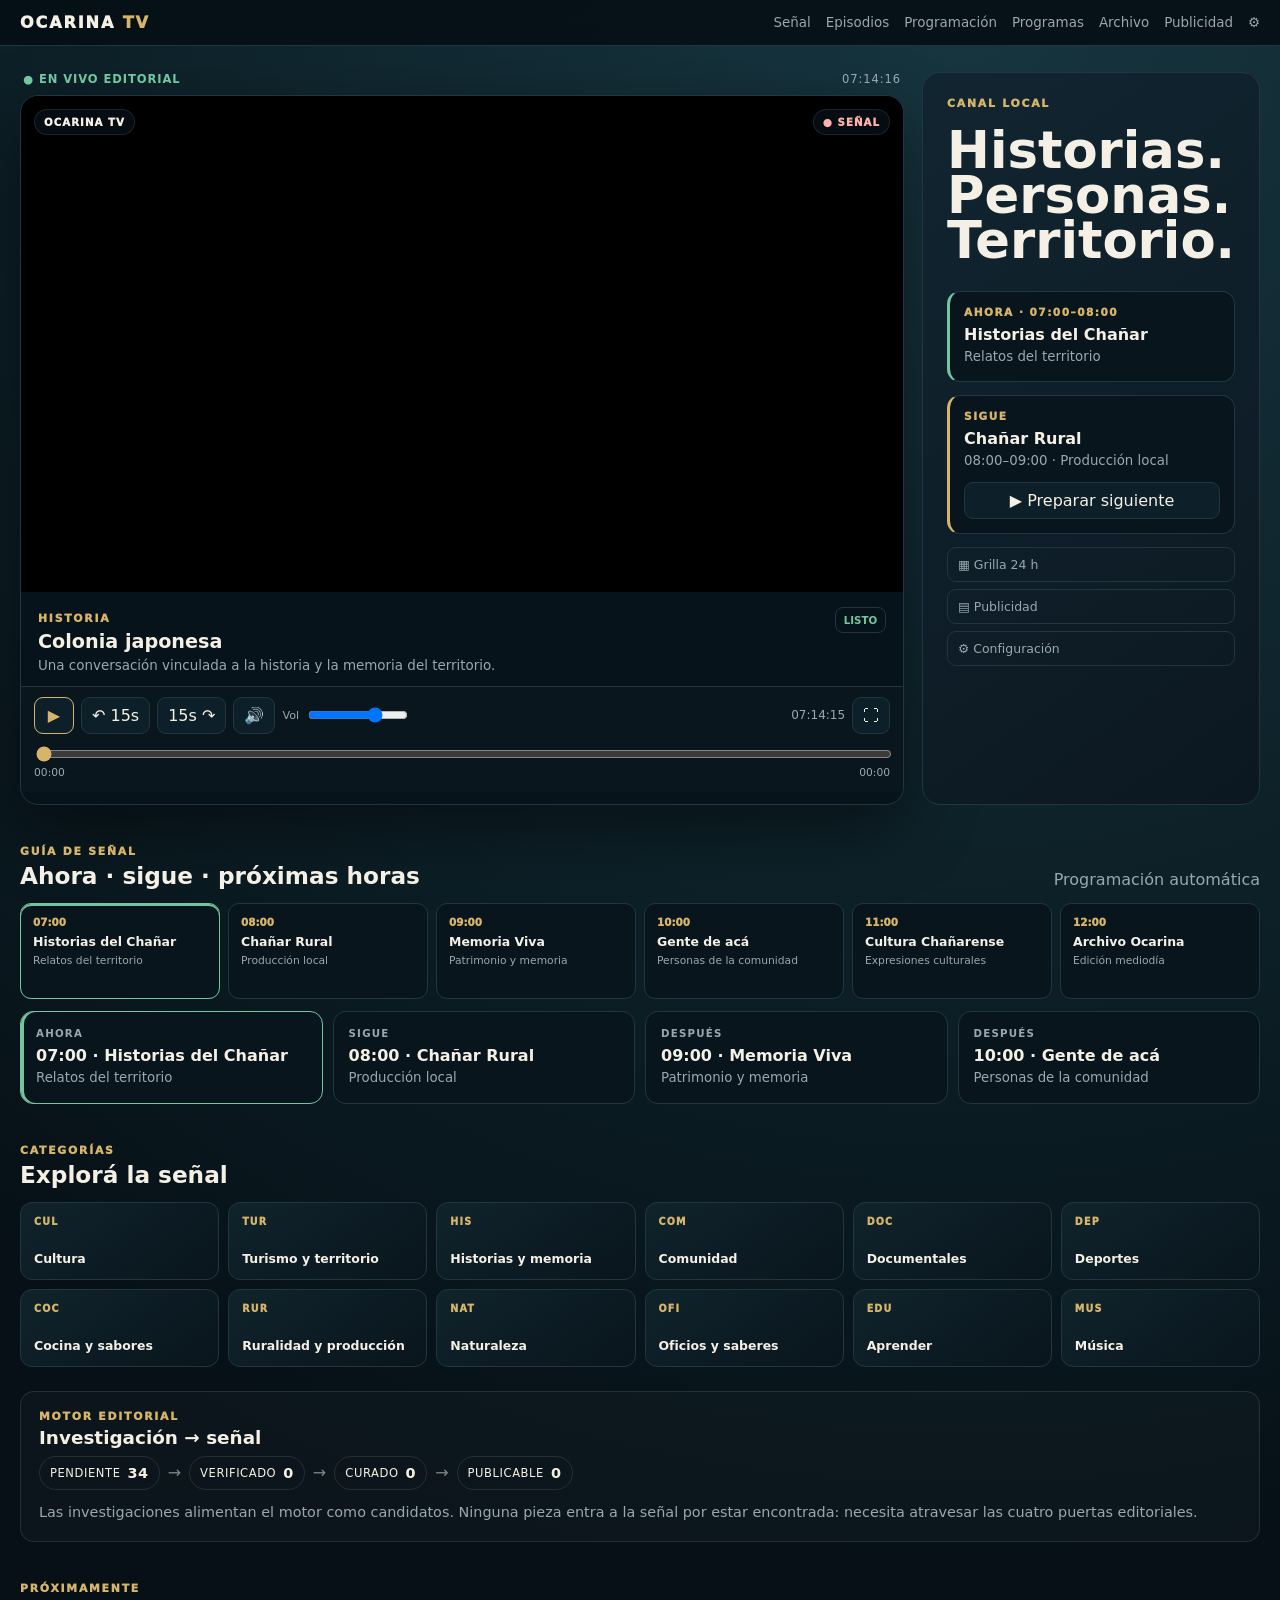
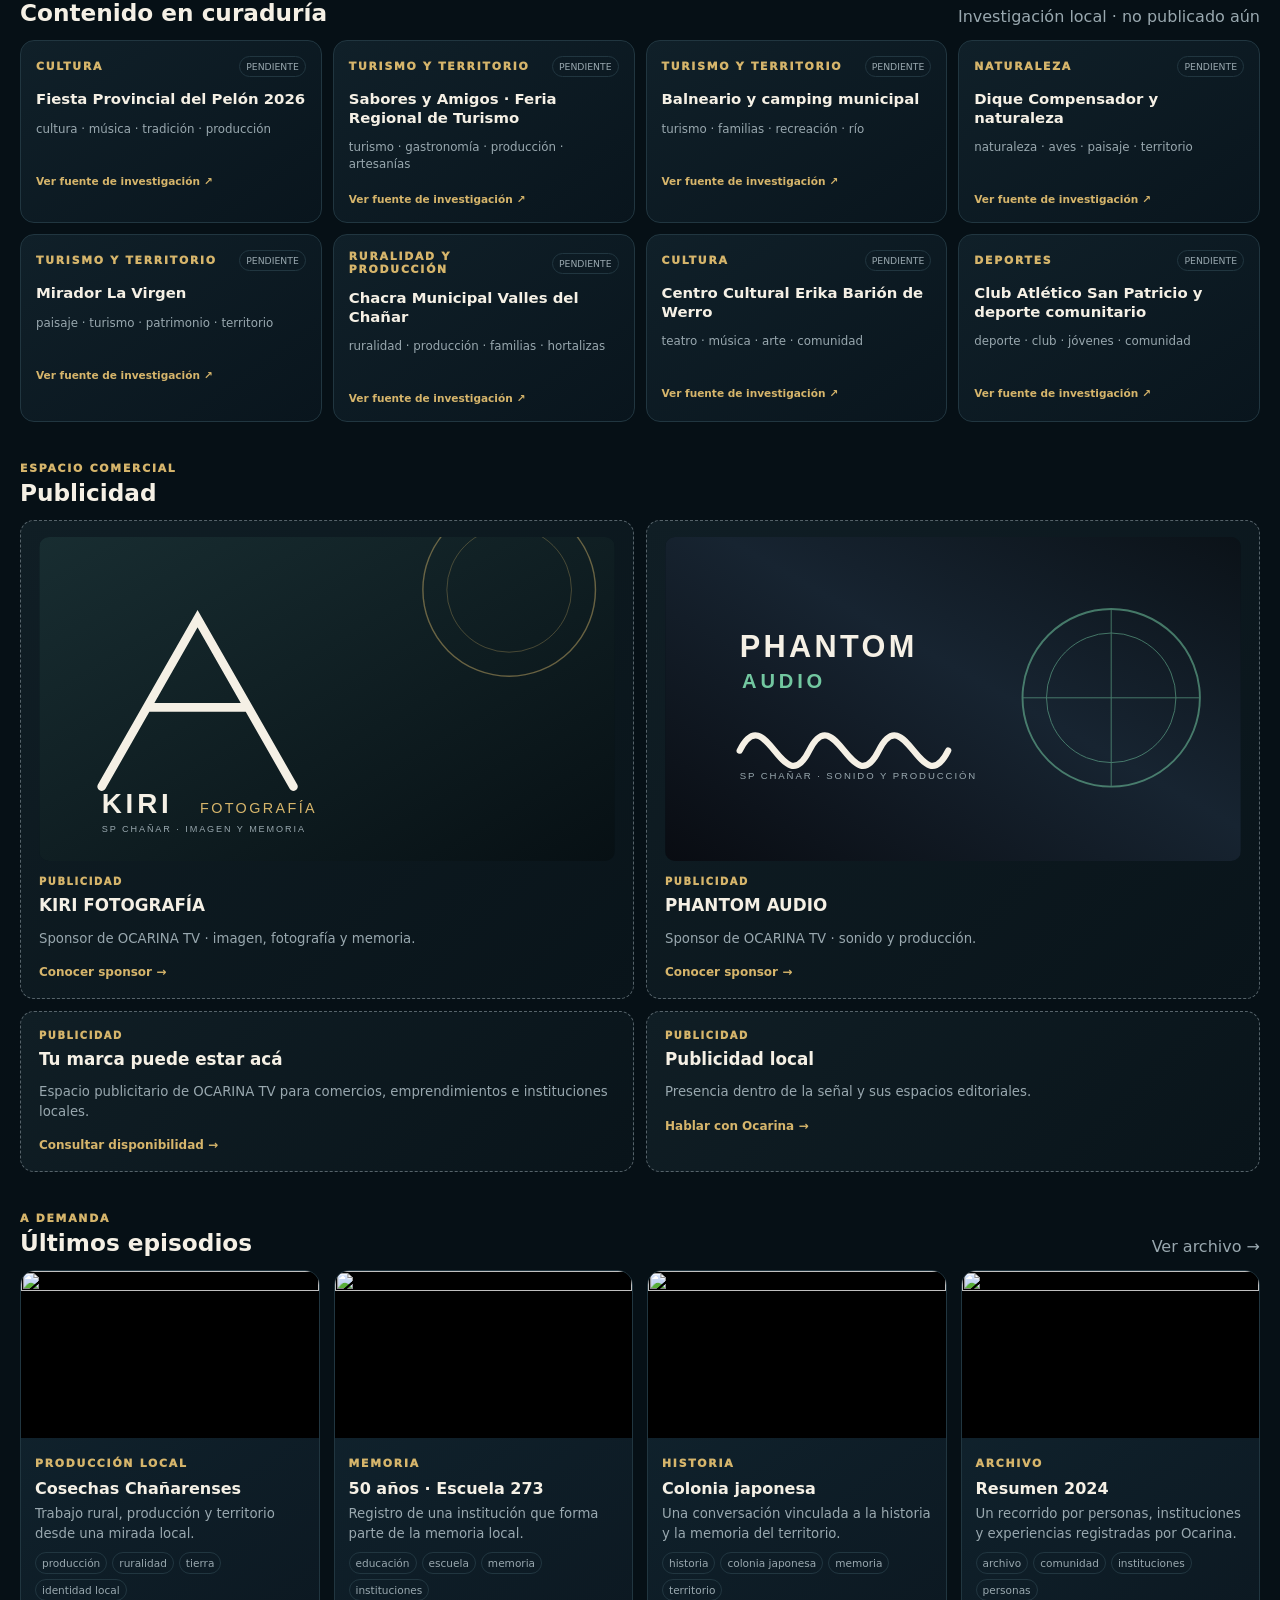
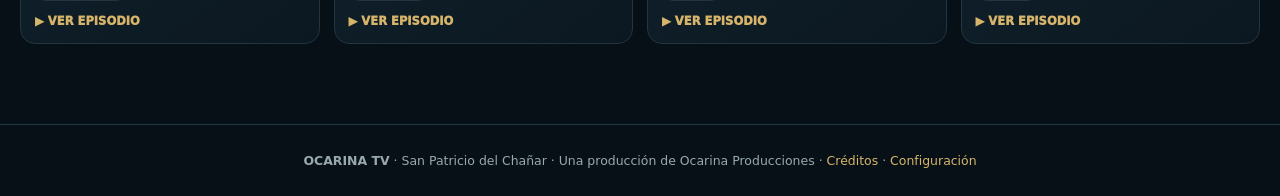
==== index.html @ eb085a23 "Actualizar cache de interfaz OCARINA TV 3.6" ====
<!doctype html>
<html lang="es">
<head>
<meta charset="utf-8">
<meta name="viewport" content="width=device-width,initial-scale=1,viewport-fit=cover">
<meta name="description" content="OCARINA TV — canal audiovisual local de San Patricio del Chañar. Historias, personas y territorio.">
<meta name="theme-color" content="#061016">
<link rel="stylesheet" href="css/styles.css">
<link rel="manifest" href="manifest.webmanifest">
<title>OCARINA TV · San Patricio del Chañar</title>
</head>
<body data-page="home">
<header>
  <div class="nav">
    <a class="brand" href="index.html">OCARINA <span>TV</span></a>
    <nav aria-label="Navegación principal">
      <a href="index.html">Señal</a>
      <a href="programacion.html">Programación</a>
      <a href="programas.html">Programas</a>
      <a href="archivo.html">Archivo</a>
      <a href="publicidad.html">Publicidad</a>
      <a href="configuracion.html">⚙</a>
    </nav>
  </div>
</header>

<main id="app">
  <section class="tv-hero">
    <div>
      <div class="screen-head"><span class="live-dot">● SEÑAL OCARINA TV</span><span>San Patricio del Chañar</span></div>
      <div class="tv-player">
        <div class="player-frame">
          <div class="static-screen">
            <span class="static-mark">OCARINA TV</span>
            <strong>Historias · Personas · Territorio</strong>
            <small>Preparando la señal…</small>
          </div>
          <div class="player-overlay"><span class="channel-bug">OCARINA TV</span><span class="live-bug">● SEÑAL</span></div>
        </div>
        <div class="player-title">
          <div><span class="kicker">SEÑAL DIGITAL LOCAL</span><h2>La señal está lista</h2><p>El reproductor, la grilla y la continuidad se cargan automáticamente.</p></div>
          <span class="player-state">LISTO</span>
        </div>
        <div class="controls" aria-label="Controles del reproductor">
          <button class="control primary" type="button" disabled>▶</button>
          <button class="control" type="button" disabled>↶ 15s</button>
          <button class="control" type="button" disabled>15s ↷</button>
          <button class="control" type="button" disabled>🔊</button>
          <span class="volume">Volumen</span>
          <span class="clock">—</span>
          <button class="control" type="button" disabled>⛶</button>
        </div>
        <div class="progress"><div class="static-progress"></div><div class="time"><span>00:00</span><span>Señal</span></div></div>
      </div>
    </div>

    <aside class="now-panel">
      <div class="kicker">CANAL LOCAL</div>
      <h1>Historias.<br>Personas.<br>Territorio.</h1>
      <div class="onair-card"><span>AHORA</span><strong>Preparando programación</strong><small>La señal organiza el contenido detrás de una interfaz simple.</small></div>
      <div class="next-card"><span>SIGUE</span><strong>Ver programación</strong><small>Consultá la grilla completa de 24 horas.</small><a class="btn" href="programacion.html">▦ Ver grilla</a></div>
      <div class="quick-links">
        <a href="programacion.html">▦ Grilla 24 h</a>
        <a href="archivo.html">▶ Archivo</a>
        <a href="configuracion.html">⚙ Configuración</a>
      </div>
    </aside>
  </section>

  <section class="section">
    <div class="sectionhead"><div><div class="kicker">CONTINUIDAD</div><h2>Una señal simple de usar</h2></div><span class="muted">La tecnología queda detrás</span></div>
    <div class="continuity">
      <div class="cont-item current"><span>AHORA</span><b>Contenido local</b><small>El reproductor presenta el episodio activo.</small></div>
      <div class="cont-item"><span>SIGUE</span><b>Próximo programa</b><small>La grilla determina la continuidad.</small></div>
      <div class="cont-item"><span>DESPUÉS</span><b>Archivo Ocarina</b><small>Historias, personas y territorio.</small></div>
      <div class="cont-item"><span>24 HORAS</span><b>Programación</b><small>Una sola puerta para recorrer la señal.</small></div>
    </div>
  </section>

  <section class="section">
    <div class="sectionhead"><div><div class="kicker">EXPLORAR</div><h2>Elegí qué querés hacer</h2></div></div>
    <div class="programs">
      <a class="program" href="programacion.html"><b>▦ Programación</b><span>Qué está pasando y qué sigue durante las 24 horas.</span></a>
      <a class="program" href="archivo.html"><b>▶ Archivo</b><span>Encontrá episodios y recorré el contenido disponible.</span></a>
      <a class="program" href="programas.html"><b>▤ Programas</b><span>Conocé las series y líneas editoriales de Ocarina TV.</span></a>
    </div>
  </section>

  <section class="section">
    <div class="sectionhead"><div><div class="kicker">ESPACIO LOCAL</div><h2>Publicidad</h2></div></div>
    <div class="ad-slot"><span class="ad-label">PUBLICIDAD</span><strong>Tu marca puede estar acá</strong><p>Espacio para comercios, emprendimientos e instituciones locales.</p><a href="publicidad.html"><b>Conocer el espacio →</b></a></div>
  </section>
</main>

<footer><strong>OCARINA TV</strong> · San Patricio del Chañar · Una producción de Ocarina Producciones · <a href="creditos.html">Créditos</a> · <a href="configuracion.html">Configuración</a></footer>

<script defer src="js/settings.js?v=3.2"></script>
<script defer src="js/app.js?v=3.6"></script>
<noscript><div class="notice" style="margin:20px">OCARINA TV necesita JavaScript para activar el reproductor y la programación dinámica. La estructura básica de la señal sigue disponible.</div></noscript>
</body>
</html>
---- css/styles.css ----
:root{--bg:#061016;--panel:#0c1821;--panel2:#112530;--text:#f5f0e5;--muted:#99a8af;--gold:#d6b56b;--line:#213640;--green:#72c7a0;--red:#d86a62}*{box-sizing:border-box}html{scroll-behavior:smooth}body{margin:0;background:radial-gradient(circle at 75% 0,#173640 0,#061016 45%);color:var(--text);font-family:Inter,system-ui,-apple-system,Segoe UI,sans-serif;min-height:100vh}a{color:inherit;text-decoration:none}button,input{font:inherit}header{position:sticky;top:0;z-index:30;background:#061016ed;backdrop-filter:blur(14px);border-bottom:1px solid var(--line)}.nav{max-width:1320px;margin:auto;padding:13px 20px;display:flex;align-items:center;justify-content:space-between;gap:18px}.brand{font-weight:950;letter-spacing:.12em}.brand span{color:var(--gold)}nav{display:flex;gap:15px;flex-wrap:wrap;font-size:.84rem;color:var(--muted)}nav a:hover{color:var(--text)}main{max-width:1320px;margin:auto;padding:26px 20px 80px}.tv-hero{display:grid;grid-template-columns:1.5fr .5fr;gap:18px}.screen-head{display:flex;justify-content:space-between;align-items:center;color:var(--muted);font-size:.72rem;letter-spacing:.08em;margin:0 3px 9px}.live-dot{color:var(--green);font-weight:900}.tv-player{background:#07131a;border:1px solid var(--line);border-radius:18px;overflow:hidden;box-shadow:0 24px 70px #0007}.player-frame{position:relative;aspect-ratio:16/9;background:#000}.player-frame>div:first-child{width:100%;height:100%}.player-frame iframe{width:100%;height:100%;border:0}.player-overlay{position:absolute;z-index:2;top:13px;left:13px;right:13px;display:flex;justify-content:space-between;pointer-events:none}.channel-bug,.live-bug{padding:6px 9px;border-radius:999px;background:#061016d9;border:1px solid #ffffff18;font-size:.64rem;font-weight:950;letter-spacing:.1em}.live-bug{color:#ffb2ac}.player-title{display:flex;justify-content:space-between;gap:15px;padding:15px 17px 10px}.player-title h2{margin:4px 0;font-size:1.2rem}.player-title p{margin:0;color:var(--muted);font-size:.84rem;line-height:1.4}.player-state{height:max-content;padding:6px 8px;border:1px solid var(--line);border-radius:8px;font-size:.64rem;font-weight:900;color:var(--green);white-space:nowrap}.controls{display:flex;align-items:center;gap:7px;padding:10px 13px;border-top:1px solid var(--line);background:#09161d}.control,.btn{border:1px solid var(--line);background:#0d2029;color:var(--text);padding:8px 10px;border-radius:9px;cursor:pointer}.control:hover,.btn:hover{border-color:var(--gold);color:var(--gold)}.control.primary{min-width:40px;border-color:var(--gold);color:var(--gold)}.volume{display:flex;align-items:center;gap:7px;color:var(--muted);font-size:.7rem}.volume input{width:100px}.clock{margin-left:auto;color:var(--muted);font-variant-numeric:tabular-nums;font-size:.75rem}.progress{padding:0 13px 13px;background:#09161d}.progress>input{width:100%;accent-color:var(--gold)}.time{display:flex;justify-content:space-between;color:var(--muted);font-size:.67rem;font-variant-numeric:tabular-nums}.player-error{padding:0 14px 12px;color:#ffaaa4;font-size:.74rem}.now-panel{padding:24px;border:1px solid var(--line);border-radius:18px;background:linear-gradient(145deg,var(--panel2),var(--panel));display:flex;flex-direction:column;gap:13px}.now-panel h1{font-size:clamp(2.1rem,4vw,3.6rem);line-height:.88;margin:5px 0 15px}.onair-card,.next-card{padding:14px;border-radius:13px;border:1px solid var(--line);background:#09151d}.onair-card{border-left:3px solid var(--green)}.next-card{border-left:3px solid var(--gold)}.onair-card span,.next-card>span{display:block;color:var(--gold);font-size:.66rem;font-weight:950;letter-spacing:.14em}.onair-card strong,.next-card strong{display:block;margin:7px 0 4px}.onair-card small,.next-card small{display:block;color:var(--muted);line-height:1.4}.next-card .btn{margin-top:12px;width:100%}.quick-links{display:grid;grid-template-columns:1fr;gap:7px}.quick-links a{padding:9px 10px;border:1px solid var(--line);border-radius:9px;color:var(--muted);font-size:.78rem}.quick-links a:hover{color:var(--text);border-color:var(--gold)}.section{margin-top:40px}.section h2{margin:4px 0 0;font-size:1.45rem}.sectionhead{display:flex;align-items:end;justify-content:space-between;margin-bottom:14px}.kicker,.tag{color:var(--gold);font-size:.68rem;font-weight:950;letter-spacing:.16em;text-transform:uppercase}.muted{color:var(--muted)}.continuity{display:grid;grid-template-columns:repeat(4,1fr);gap:10px}.cont-item{padding:15px;border:1px solid var(--line);border-radius:13px;background:#09151d}.cont-item.current{border-color:var(--green);box-shadow:inset 3px 0 var(--green)}.cont-item span{display:block;color:var(--muted);font-size:.64rem;font-weight:900;letter-spacing:.12em}.cont-item b{display:block;margin:7px 0 4px}.cont-item small{display:block;color:var(--muted);line-height:1.4}.grid{display:grid;grid-template-columns:repeat(4,1fr);gap:14px}.card{overflow:hidden;background:linear-gradient(145deg,var(--panel2),var(--panel));border:1px solid var(--line);border-radius:15px;transition:.18s}.card:hover{transform:translateY(-2px);border-color:var(--gold)}.thumb{width:100%;aspect-ratio:16/9;object-fit:cover;display:block;background:#000}.cardbody{padding:14px}.card h3{margin:8px 0 6px;font-size:1rem}.card p{margin:0;color:var(--muted);font-size:.83rem;line-height:1.45}.chips{display:flex;flex-wrap:wrap;gap:5px;margin-top:9px}.chips span{padding:4px 6px;border:1px solid var(--line);border-radius:999px;color:var(--muted);font-size:.66rem}.play{display:inline-block;margin-top:13px;color:var(--gold);font-size:.72rem;font-weight:950}.ads-grid{display:grid;grid-template-columns:repeat(2,1fr);gap:12px}.ad-slot{display:block;padding:18px;border:1px dashed #56636a;border-radius:14px;background:linear-gradient(135deg,#101e25,#09141a)}.ad-slot:hover{border-color:var(--gold)}.ad-label{display:block;color:var(--gold);font-size:.62rem;font-weight:950;letter-spacing:.16em;margin-bottom:8px}.ad-slot strong{font-size:1.05rem}.ad-slot p{color:var(--muted);line-height:1.45;font-size:.83rem}.ad-slot b{color:var(--gold);font-size:.75rem}.programs{display:grid;grid-template-columns:repeat(3,1fr);gap:12px}.program{padding:17px;border:1px solid var(--line);border-radius:13px;background:#09151d}.program b{display:block;margin-bottom:5px}.program span{color:var(--muted);font-size:.84rem;line-height:1.4}.notice{padding:17px;border:1px solid var(--line);border-radius:14px;background:#0b1a22;color:var(--muted);line-height:1.55}.notice strong{color:var(--text)}footer{border-top:1px solid var(--line);padding:28px 20px;text-align:center;color:var(--muted);font-size:.78rem}footer a{color:var(--gold)}.detail,.narrow{max-width:980px;margin:auto}.video{aspect-ratio:16/9;background:#000;border-radius:18px;overflow:hidden;border:1px solid var(--line)}.search{width:100%;padding:12px 14px;border-radius:11px;border:1px solid var(--line);background:var(--panel);color:var(--text);margin:10px 0 15px}.meta{display:flex;flex-wrap:wrap;gap:8px;margin:16px 0}.meta span{padding:8px 10px;border:1px solid var(--line);border-radius:9px;color:var(--muted);font-size:.8rem}.schedule-summary{display:grid;grid-template-columns:1fr 1fr;gap:12px;margin:20px 0}.schedule-summary>div{padding:17px;border:1px solid var(--line);border-radius:13px;background:#09151d}.schedule-summary span{display:block;color:var(--gold);font-size:.65rem;font-weight:950;letter-spacing:.15em}.schedule-summary strong{display:block;margin-top:7px}.schedule-grid{display:grid;gap:7px}.schedule-row{display:grid;grid-template-columns:90px 1fr 70px;align-items:center;gap:15px;padding:13px 15px;border:1px solid var(--line);border-radius:11px;background:#09151d}.schedule-row:hover{border-color:#536b74}.schedule-row.now{border-color:var(--green);background:#0b1b1a}.schedule-row time{font-weight:900;font-variant-numeric:tabular-nums;color:var(--gold)}.schedule-row time small{color:var(--muted);font-size:.65rem}.schedule-row b{display:block}.schedule-row span{display:block;color:var(--muted);font-size:.78rem;margin-top:3px}.schedule-row em{text-align:right;color:var(--green);font-style:normal;font-size:.64rem;font-weight:950}.settings-card,.credits{display:grid;gap:10px}.setting{display:flex;justify-content:space-between;align-items:center;gap:20px;padding:17px;border:1px solid var(--line);border-radius:13px;background:#09151d}.setting span{display:grid;gap:5px}.setting small{color:var(--muted);line-height:1.4}.setting input[type=checkbox]{width:21px;height:21px;accent-color:var(--gold)}.setting input[type=range]{width:180px;accent-color:var(--gold)}.settings-actions{display:flex;gap:8px;margin-top:8px}.credits section{padding:20px;border:1px solid var(--line);border-radius:13px;background:#09151d}.credits h2{margin:7px 0}.credits p{color:var(--muted);line-height:1.55}.ads-page{display:grid;gap:12px;margin:22px 0}code{color:var(--gold)}.reduced-motion *{transition:none!important;scroll-behavior:auto!important}@media(max-width:1000px){.tv-hero{grid-template-columns:1fr}.grid{grid-template-columns:repeat(2,1fr)}.continuity{grid-template-columns:repeat(2,1fr)}.programs{grid-template-columns:1fr 1fr}}@media(max-width:620px){main{padding:18px 11px 55px}.nav{padding:11px}.nav nav{gap:9px;font-size:.76rem}.grid,.programs,.continuity,.ads-grid,.schedule-summary{grid-template-columns:1fr}.now-panel{padding:18px}.controls{flex-wrap:wrap}.clock{order:-1;width:100%;margin-left:0}.volume input{width:80px}.schedule-row{grid-template-columns:63px 1fr 42px;gap:9px;padding:11px}.schedule-row span{font-size:.72rem}.setting{align-items:flex-start}.setting input[type=range]{width:120px}.player-title{display:block}.player-state{display:inline-block;margin-top:8px}.quick-links{grid-template-columns:1fr 1fr}}.static-screen{width:100%;height:100%;display:flex;flex-direction:column;align-items:center;justify-content:center;gap:10px;text-align:center;background:radial-gradient(circle at center,#18333d 0,#07131a 58%,#02070a 100%)}.static-mark{font-size:.72rem;letter-spacing:.2em;color:var(--gold);font-weight:950}.static-screen strong{font-size:clamp(1.4rem,3vw,2.4rem);letter-spacing:.02em}.static-screen small{color:var(--muted);font-size:.76rem}.static-progress{height:3px;width:18%;background:var(--gold);border-radius:99px;opacity:.8}.ad-image{display:block;width:100%;aspect-ratio:16/9;object-fit:cover;border-radius:10px;margin:-2px 0 15px;background:#07131a}.sponsor-slot{border-style:solid;background:linear-gradient(145deg,#101f26,#081218)}.sponsor-slot .ad-label{color:var(--green)}.sponsor-slot strong{font-size:1.2rem}.ads-page{grid-template-columns:repeat(2,1fr)}@media(max-width:620px){.ads-page{grid-template-columns:1fr}}
.editorial-engine{margin:24px 0;padding:18px;border:1px solid rgba(255,255,255,.1);border-radius:14px;background:rgba(255,255,255,.025)}
.editorial-engine h3{margin:4px 0 8px;font-size:1.15rem}.editorial-engine p{margin:12px 0 0;color:var(--muted,#9aa7ad);font-size:.9rem;line-height:1.5}.editorial-flow{display:flex;align-items:center;gap:8px;flex-wrap:wrap}.editorial-flow span{display:inline-flex;align-items:center;gap:7px;padding:8px 10px;border:1px solid rgba(255,255,255,.1);border-radius:999px;font-size:.72rem;letter-spacing:.05em}.editorial-flow b{font-size:.9rem}.editorial-flow i{opacity:.5;font-style:normal}@media(max-width:620px){.editorial-flow{display:grid;grid-template-columns:1fr}.editorial-flow i{display:none}.editorial-flow span{justify-content:space-between}}

/* CAPA SEÑAL TV */
.category-rail{display:grid;grid-template-columns:repeat(6,1fr);gap:9px}
.category-rail a{min-height:78px;padding:13px;border:1px solid var(--line);border-radius:12px;background:linear-gradient(145deg,#10232b,#09151d);display:flex;flex-direction:column;justify-content:space-between}
.category-rail a:hover{border-color:var(--gold);transform:translateY(-2px)}
.category-rail span{font-size:.6rem;color:var(--gold);font-weight:950;letter-spacing:.12em}
.category-rail b{font-size:.78rem}
.mini-guide{display:grid;grid-template-columns:repeat(6,1fr);gap:8px;margin-bottom:12px}
.guide-item{padding:12px;border:1px solid var(--line);border-radius:11px;background:#09151d;min-height:96px}
.guide-item.active{border-color:var(--green);box-shadow:inset 0 2px var(--green)}
.guide-item time{display:block;color:var(--gold);font-size:.65rem;font-weight:950;font-variant-numeric:tabular-nums}
.guide-item strong{display:block;margin:7px 0 4px;font-size:.78rem;line-height:1.2}
.guide-item small{display:block;color:var(--muted);font-size:.67rem;line-height:1.35}
.preview-grid{display:grid;grid-template-columns:repeat(4,1fr);gap:11px}
.preview-card{padding:15px;border:1px solid var(--line);border-radius:14px;background:linear-gradient(145deg,#102029,#09151d);min-height:170px}
.preview-card:hover{border-color:#526872}
.preview-top{display:flex;justify-content:space-between;gap:8px;align-items:center}
.preview-state{font-size:.58rem;color:var(--muted);border:1px solid var(--line);border-radius:999px;padding:4px 6px}
.preview-card h3{font-size:.93rem;line-height:1.25;margin:13px 0 7px}
.preview-card p{color:var(--muted);font-size:.74rem;line-height:1.45;min-height:34px}
.preview-card a{display:inline-block;margin-top:8px;color:var(--gold);font-size:.66rem;font-weight:900}
@media(max-width:1000px){.category-rail{grid-template-columns:repeat(3,1fr)}.mini-guide{grid-template-columns:repeat(3,1fr)}.preview-grid{grid-template-columns:repeat(2,1fr)}}
@media(max-width:620px){.category-rail{grid-template-columns:repeat(2,1fr)}.mini-guide{grid-template-columns:1fr 1fr}.preview-grid{grid-template-columns:1fr}.guide-item{min-height:84px}}
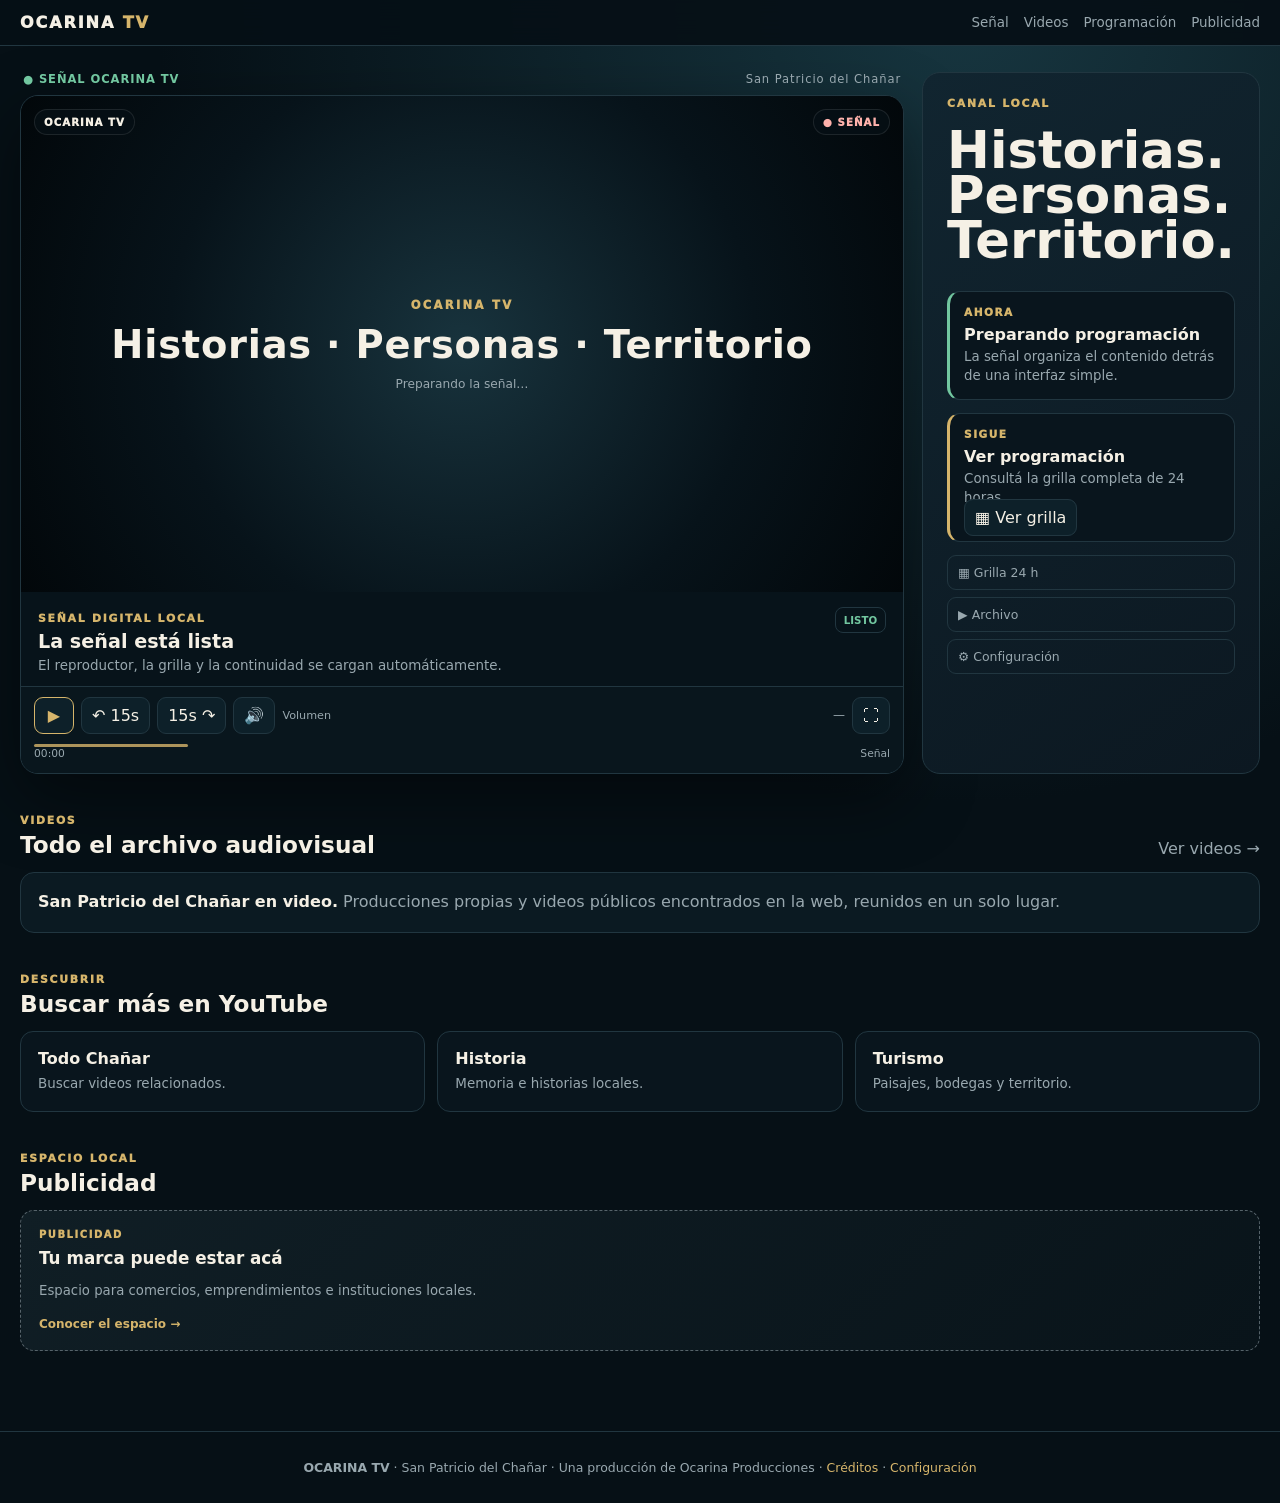
==== commit e2e4935b: "OCARINA TV: simplificar portada de recuperación" ====
--- a/index.html
+++ b/index.html
@@ -15,11 +15,9 @@
     <a class="brand" href="index.html">OCARINA <span>TV</span></a>
     <nav aria-label="Navegación principal">
       <a href="index.html">Señal</a>
+      <a href="archivo.html">Videos</a>
       <a href="programacion.html">Programación</a>
-      <a href="programas.html">Programas</a>
-      <a href="archivo.html">Archivo</a>
       <a href="publicidad.html">Publicidad</a>
-      <a href="configuracion.html">⚙</a>
     </nav>
   </div>
 </header>
@@ -68,21 +66,16 @@
   </section>
 
   <section class="section">
-    <div class="sectionhead"><div><div class="kicker">CONTINUIDAD</div><h2>Una señal simple de usar</h2></div><span class="muted">La tecnología queda detrás</span></div>
-    <div class="continuity">
-      <div class="cont-item current"><span>AHORA</span><b>Contenido local</b><small>El reproductor presenta el episodio activo.</small></div>
-      <div class="cont-item"><span>SIGUE</span><b>Próximo programa</b><small>La grilla determina la continuidad.</small></div>
-      <div class="cont-item"><span>DESPUÉS</span><b>Archivo Ocarina</b><small>Historias, personas y territorio.</small></div>
-      <div class="cont-item"><span>24 HORAS</span><b>Programación</b><small>Una sola puerta para recorrer la señal.</small></div>
-    </div>
+    <div class="sectionhead"><div><div class="kicker">VIDEOS</div><h2>Todo el archivo audiovisual</h2></div><a class="muted" href="archivo.html">Ver videos →</a></div>
+    <div class="notice"><strong>San Patricio del Chañar en video.</strong> Producciones propias y videos públicos encontrados en la web, reunidos en un solo lugar.</div>
   </section>
 
   <section class="section">
-    <div class="sectionhead"><div><div class="kicker">EXPLORAR</div><h2>Elegí qué querés hacer</h2></div></div>
+    <div class="sectionhead"><div><div class="kicker">DESCUBRIR</div><h2>Buscar más en YouTube</h2></div></div>
     <div class="programs">
-      <a class="program" href="programacion.html"><b>▦ Programación</b><span>Qué está pasando y qué sigue durante las 24 horas.</span></a>
-      <a class="program" href="archivo.html"><b>▶ Archivo</b><span>Encontrá episodios y recorré el contenido disponible.</span></a>
-      <a class="program" href="programas.html"><b>▤ Programas</b><span>Conocé las series y líneas editoriales de Ocarina TV.</span></a>
+      <a class="program" target="_blank" rel="noopener" href="https://www.youtube.com/results?search_query=San+Patricio+del+Chañar"><b>Todo Chañar</b><span>Buscar videos relacionados.</span></a>
+      <a class="program" target="_blank" rel="noopener" href="https://www.youtube.com/results?search_query=San+Patricio+del+Chañar+historia"><b>Historia</b><span>Memoria e historias locales.</span></a>
+      <a class="program" target="_blank" rel="noopener" href="https://www.youtube.com/results?search_query=San+Patricio+del+Chañar+turismo"><b>Turismo</b><span>Paisajes, bodegas y territorio.</span></a>
     </div>
   </section>
 
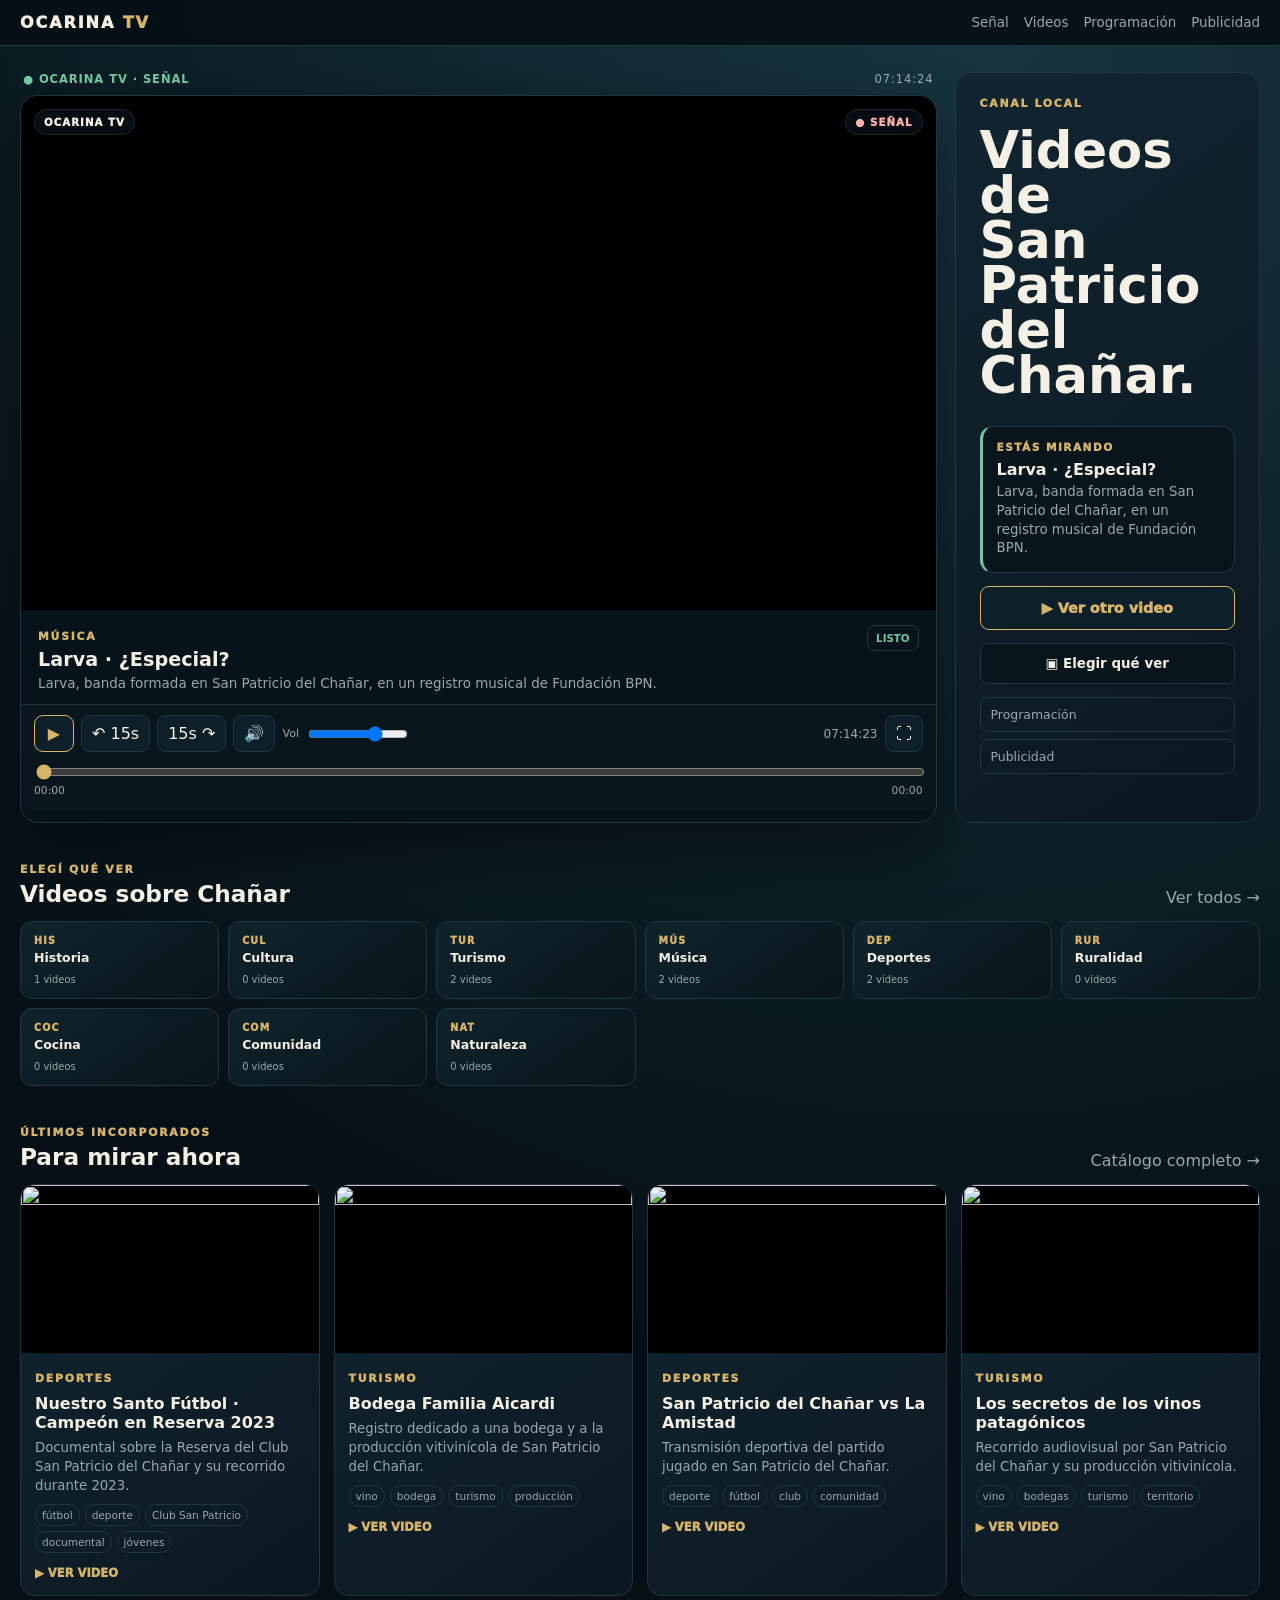
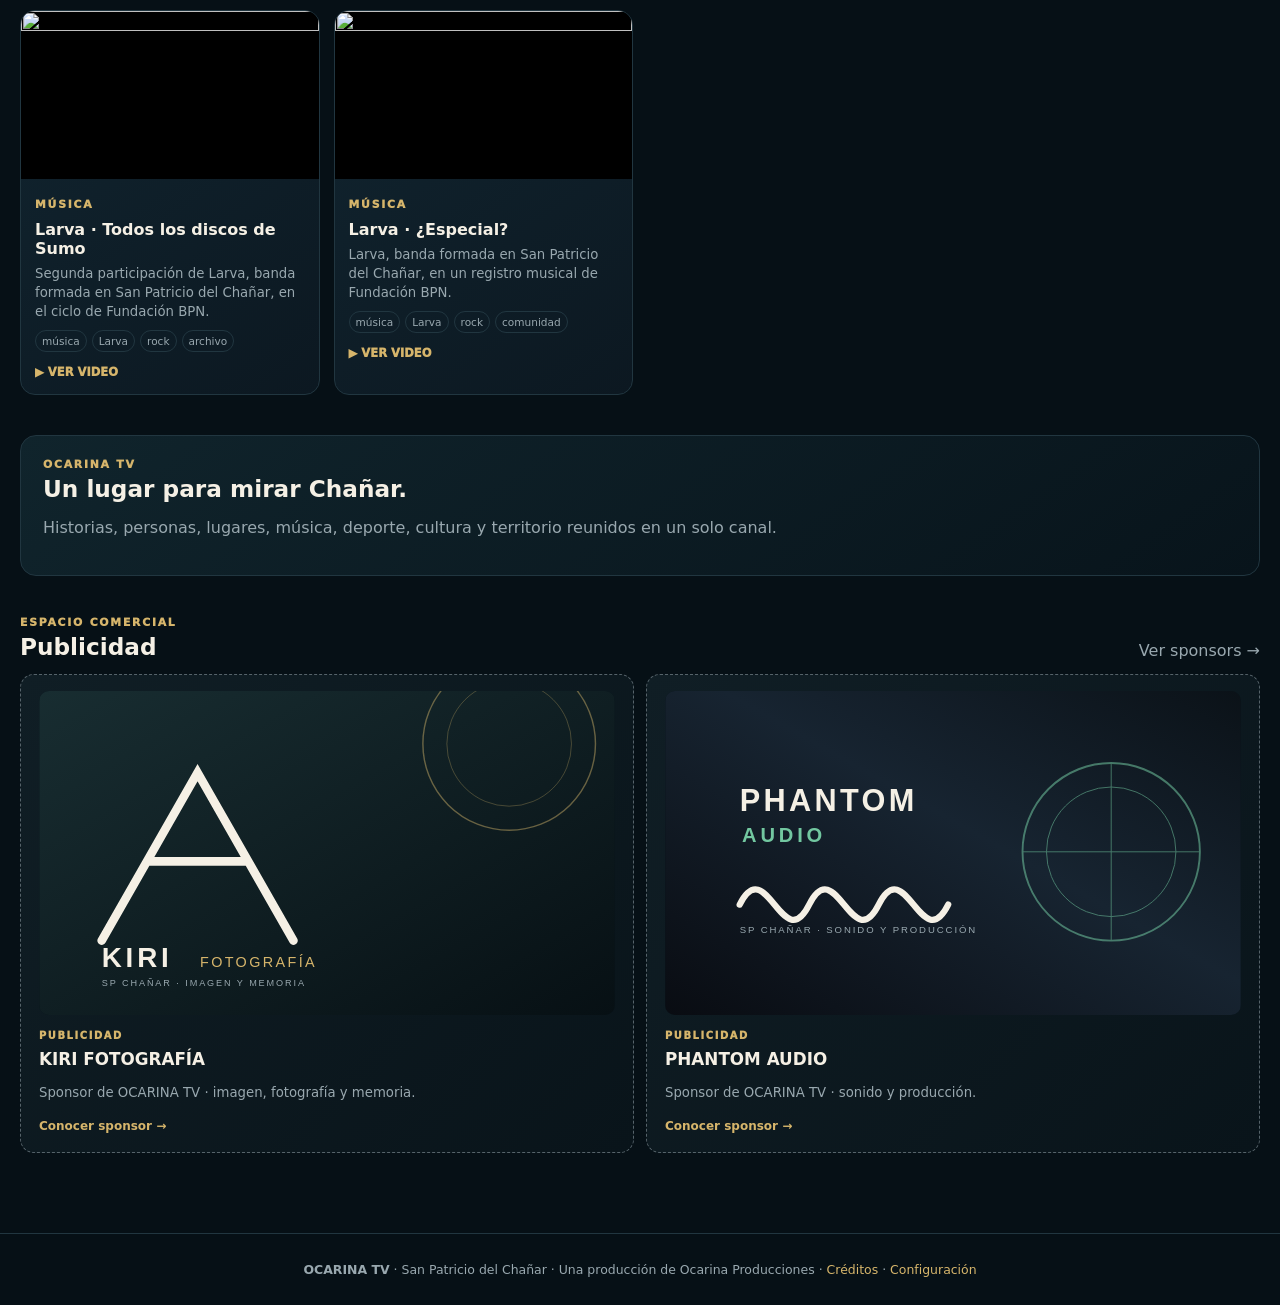
==== commit bdaaf5ff: "Actualizar OCARINA TV a motor 3.9" ====
--- a/index.html
+++ b/index.html
@@ -88,7 +88,7 @@
 <footer><strong>OCARINA TV</strong> · San Patricio del Chañar · Una producción de Ocarina Producciones · <a href="creditos.html">Créditos</a> · <a href="configuracion.html">Configuración</a></footer>
 
 <script defer src="js/settings.js?v=3.2"></script>
-<script defer src="js/app.js?v=3.6"></script>
+<script defer src="js/app.js?v=3.9"></script>
 <noscript><div class="notice" style="margin:20px">OCARINA TV necesita JavaScript para activar el reproductor y la programación dinámica. La estructura básica de la señal sigue disponible.</div></noscript>
 </body>
 </html>
--- a/css/styles.css
+++ b/css/styles.css
@@ -24,3 +24,14 @@
 .preview-card a{display:inline-block;margin-top:8px;color:var(--gold);font-size:.66rem;font-weight:900}
 @media(max-width:1000px){.category-rail{grid-template-columns:repeat(3,1fr)}.mini-guide{grid-template-columns:repeat(3,1fr)}.preview-grid{grid-template-columns:repeat(2,1fr)}}
 @media(max-width:620px){.category-rail{grid-template-columns:repeat(2,1fr)}.mini-guide{grid-template-columns:1fr 1fr}.preview-grid{grid-template-columns:1fr}.guide-item{min-height:84px}}
+
+/* ARQUITECTURA V1 · SEÑAL SIMPLE */
+.big-action{width:100%;padding:13px 14px;font-weight:950;font-size:.9rem;border-color:var(--gold);color:var(--gold)}
+.choose-action{display:block;text-align:center;padding:12px 14px;border:1px solid var(--line);border-radius:9px;background:#09151d;color:var(--text);font-weight:850;font-size:.84rem}
+.choose-action:hover{border-color:var(--gold);color:var(--gold)}
+.category-rail a{position:relative}
+.category-count{display:block;margin-top:6px;color:var(--muted);font-size:.62rem}
+.simple-note{padding:22px;border:1px solid var(--line);border-radius:16px;background:linear-gradient(145deg,#10242c,#08141b)}
+.simple-note h2{margin:4px 0 6px}
+.archive-fallback{max-width:1320px;margin:auto;padding:30px 20px 80px}
+.archive-fallback .grid{margin-top:20px}
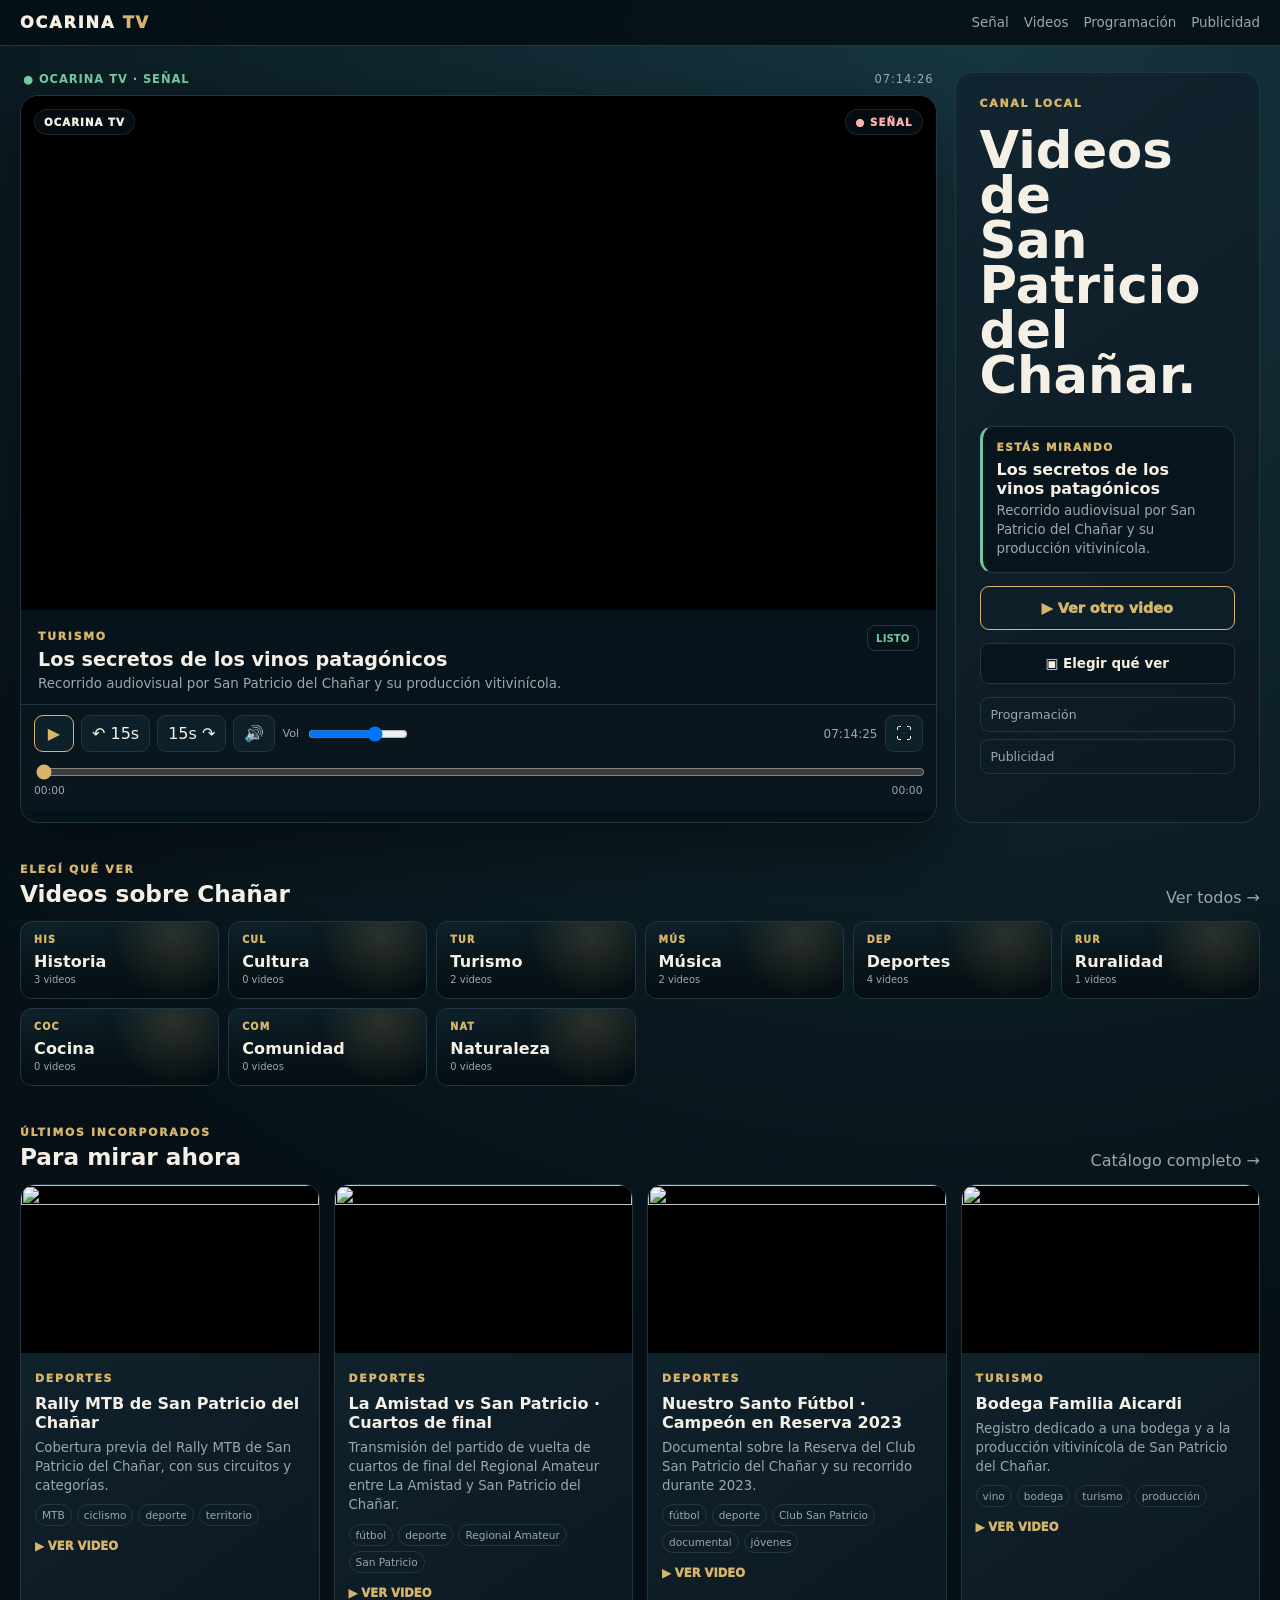
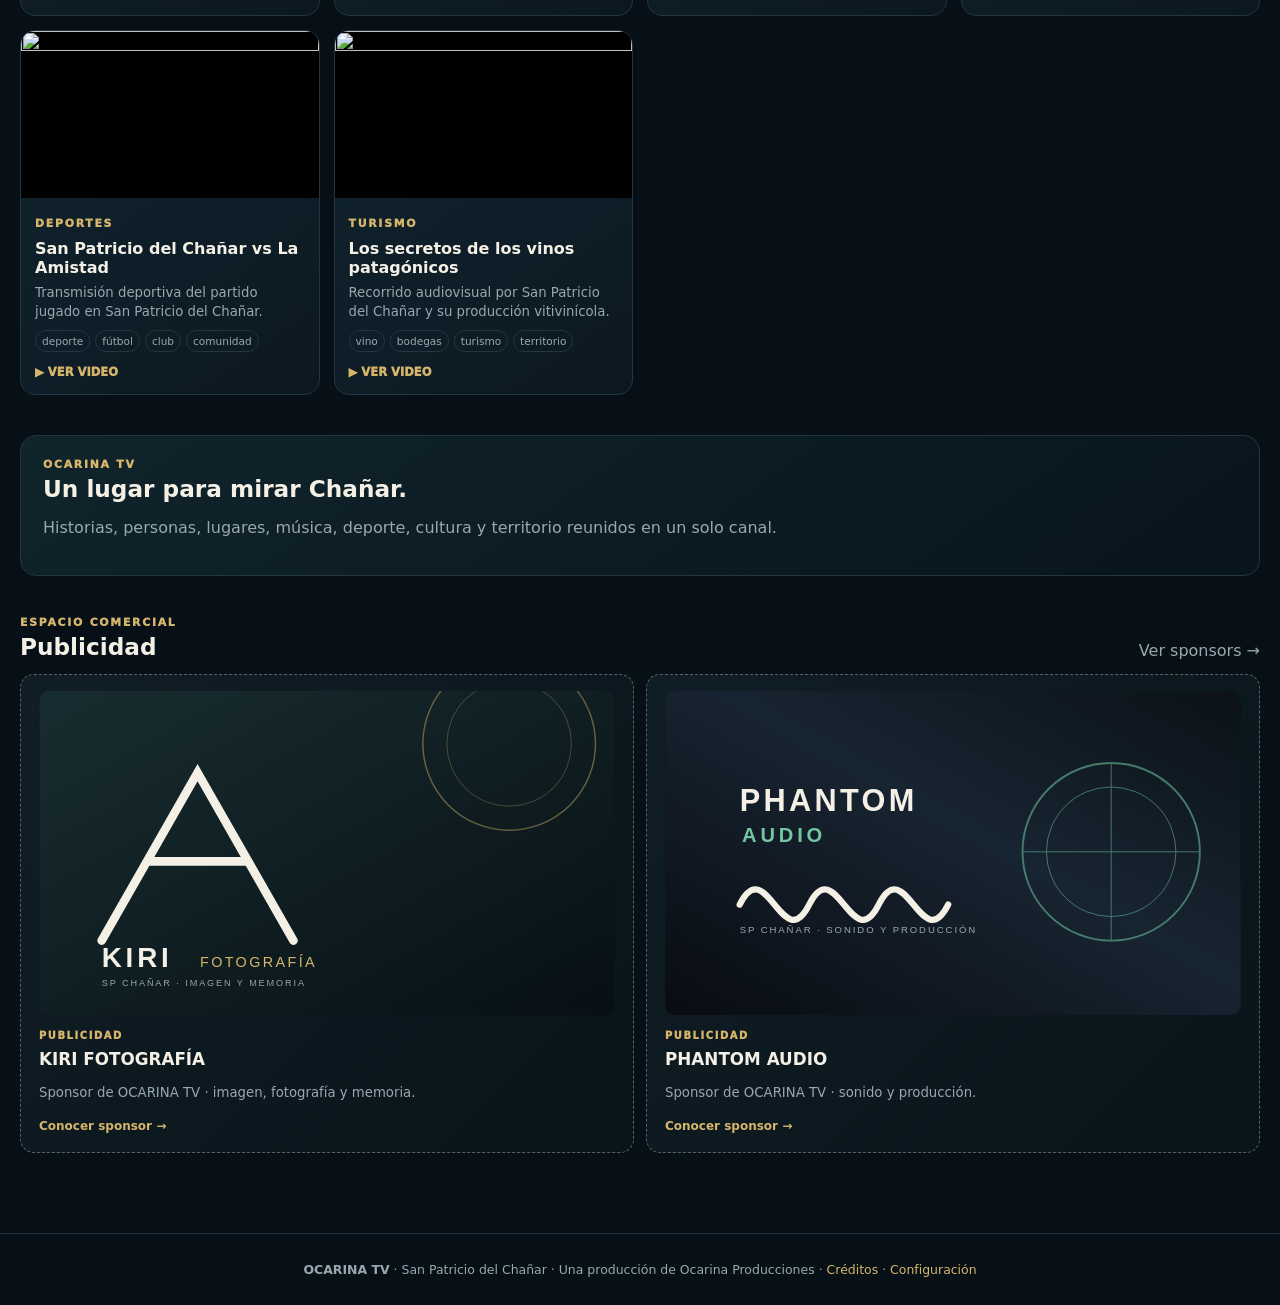
==== commit 9a01329c: "Actualizar cache del motor OCARINA TV 4.0" ====
--- a/index.html
+++ b/index.html
@@ -88,7 +88,7 @@
 <footer><strong>OCARINA TV</strong> · San Patricio del Chañar · Una producción de Ocarina Producciones · <a href="creditos.html">Créditos</a> · <a href="configuracion.html">Configuración</a></footer>
 
 <script defer src="js/settings.js?v=3.2"></script>
-<script defer src="js/app.js?v=3.9"></script>
+<script defer src="js/app.js?v=4.0"></script>
 <noscript><div class="notice" style="margin:20px">OCARINA TV necesita JavaScript para activar el reproductor y la programación dinámica. La estructura básica de la señal sigue disponible.</div></noscript>
 </body>
 </html>
--- a/css/styles.css
+++ b/css/styles.css
@@ -35,3 +35,11 @@
 .simple-note h2{margin:4px 0 6px}
 .archive-fallback{max-width:1320px;margin:auto;padding:30px 20px 80px}
 .archive-fallback .grid{margin-top:20px}
+
+/* CONTENIDO + MULTIDISPOSITIVO · CAPA V1 */
+.category-tile{min-height:118px;position:relative;overflow:hidden;isolation:isolate;justify-content:flex-end!important;background:linear-gradient(145deg,#10252e,#08151c)!important;transition:transform .18s ease,border-color .18s ease}
+.category-tile:before{content:"";position:absolute;inset:0;background:linear-gradient(180deg,rgba(4,12,16,.12),rgba(4,12,16,.9));z-index:-1}
+.category-tile:after{content:"";position:absolute;inset:0;background:radial-gradient(circle at 78% 20%,rgba(214,181,107,.16),transparent 38%);z-index:-1}
+.category-tile b{font-size:1rem;letter-spacing:.01em}.category-tile span{position:absolute;top:12px;left:13px}.category-tile .category-count{margin-top:3px}.category-tile:hover{transform:translateY(-3px);border-color:var(--gold)}
+@media(max-width:760px){.tv-hero{grid-template-columns:1fr}.now-panel{order:2}.player-title h2{font-size:1.05rem}.controls{gap:7px}.control{min-width:44px;min-height:44px}.volume{display:none}.category-rail{grid-template-columns:1fr 1fr}.category-tile{min-height:105px}.grid{grid-template-columns:1fr 1fr!important}}
+@media(max-width:460px){header .nav{padding:11px 13px}.brand{font-size:.9rem}.nav nav{gap:6px}.nav nav a{padding:8px 7px;font-size:.65rem}.screen-head{font-size:.62rem}.tv-player{border-radius:10px}.now-panel{padding:17px}.now-panel h1{font-size:1.7rem}.category-rail{grid-template-columns:1fr 1fr;gap:7px}.category-tile{min-height:96px;padding:11px}.category-tile b{font-size:.88rem}.category-count{font-size:.58rem}.grid{grid-template-columns:1fr!important}.section{padding-left:13px;padding-right:13px}.sectionhead h2{font-size:1.15rem}.big-action{min-height:48px}.choose-action{min-height:46px;display:flex;align-items:center;justify-content:center}}
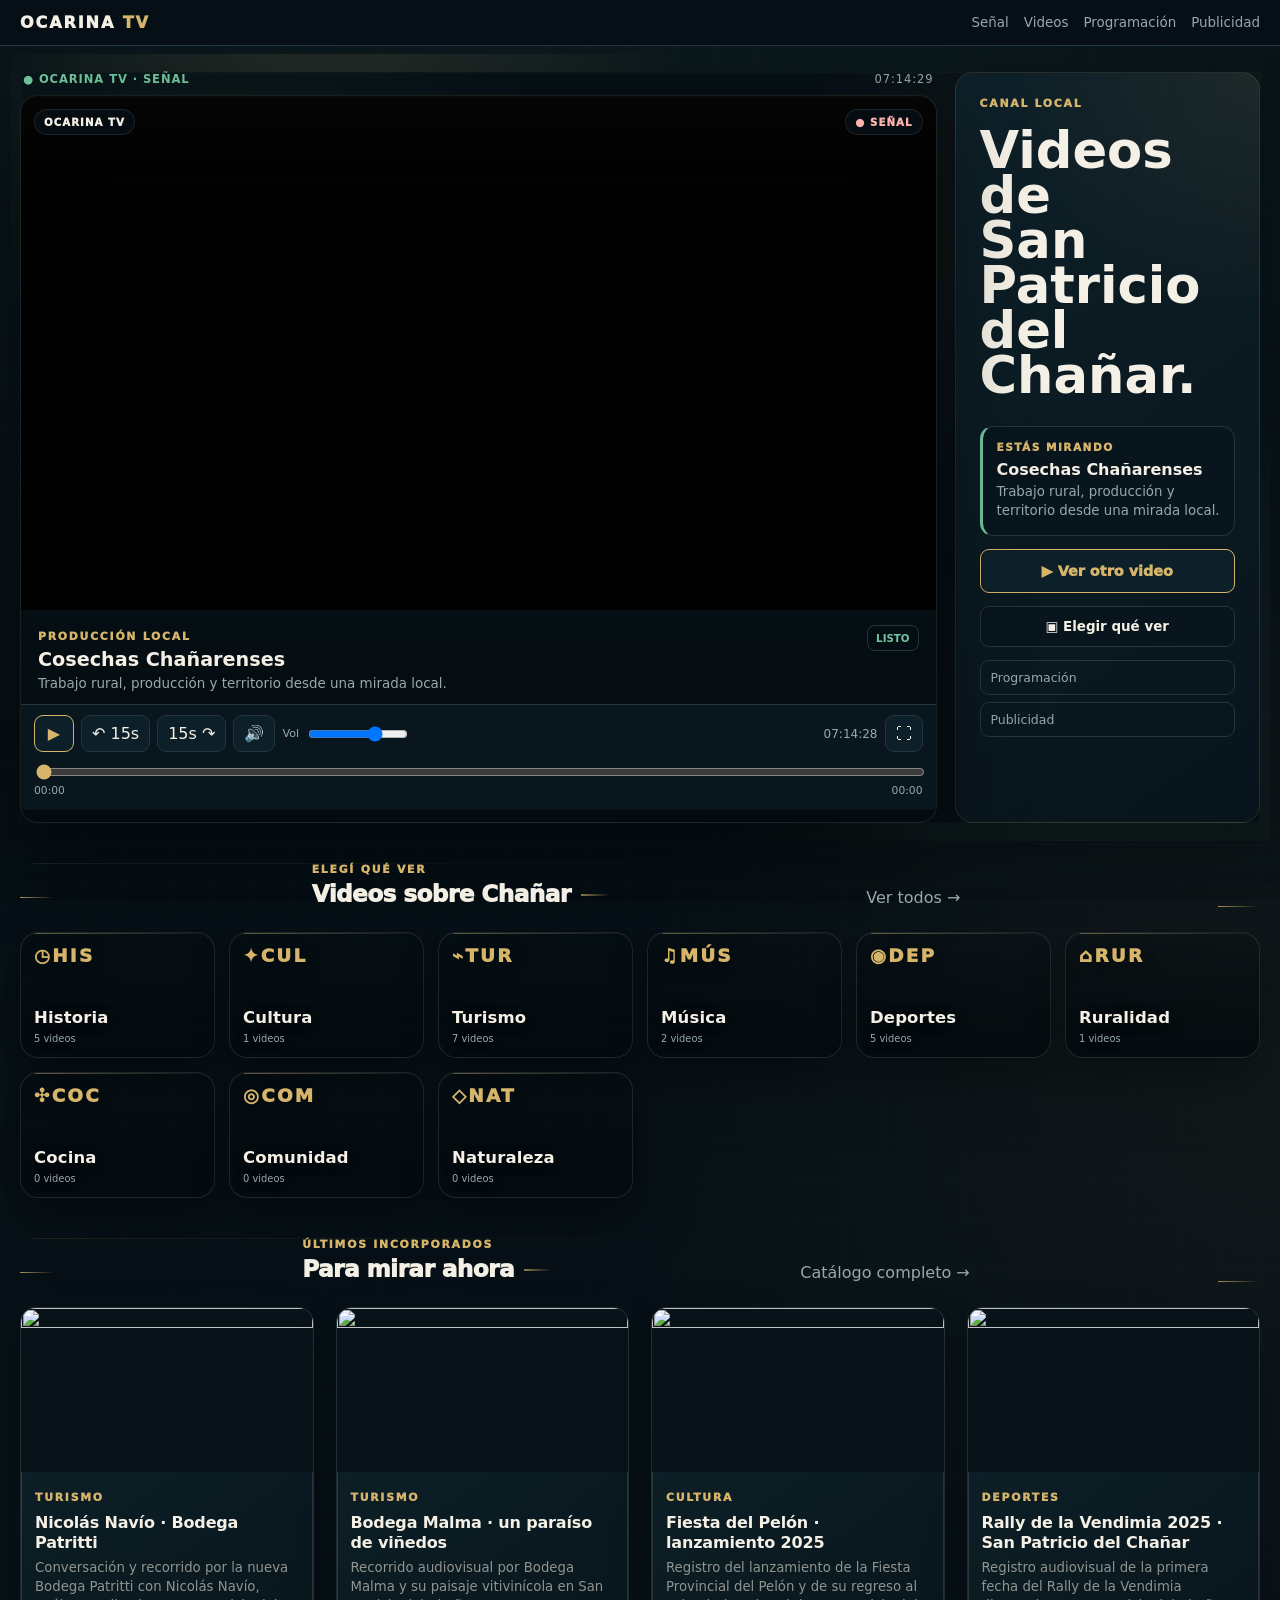
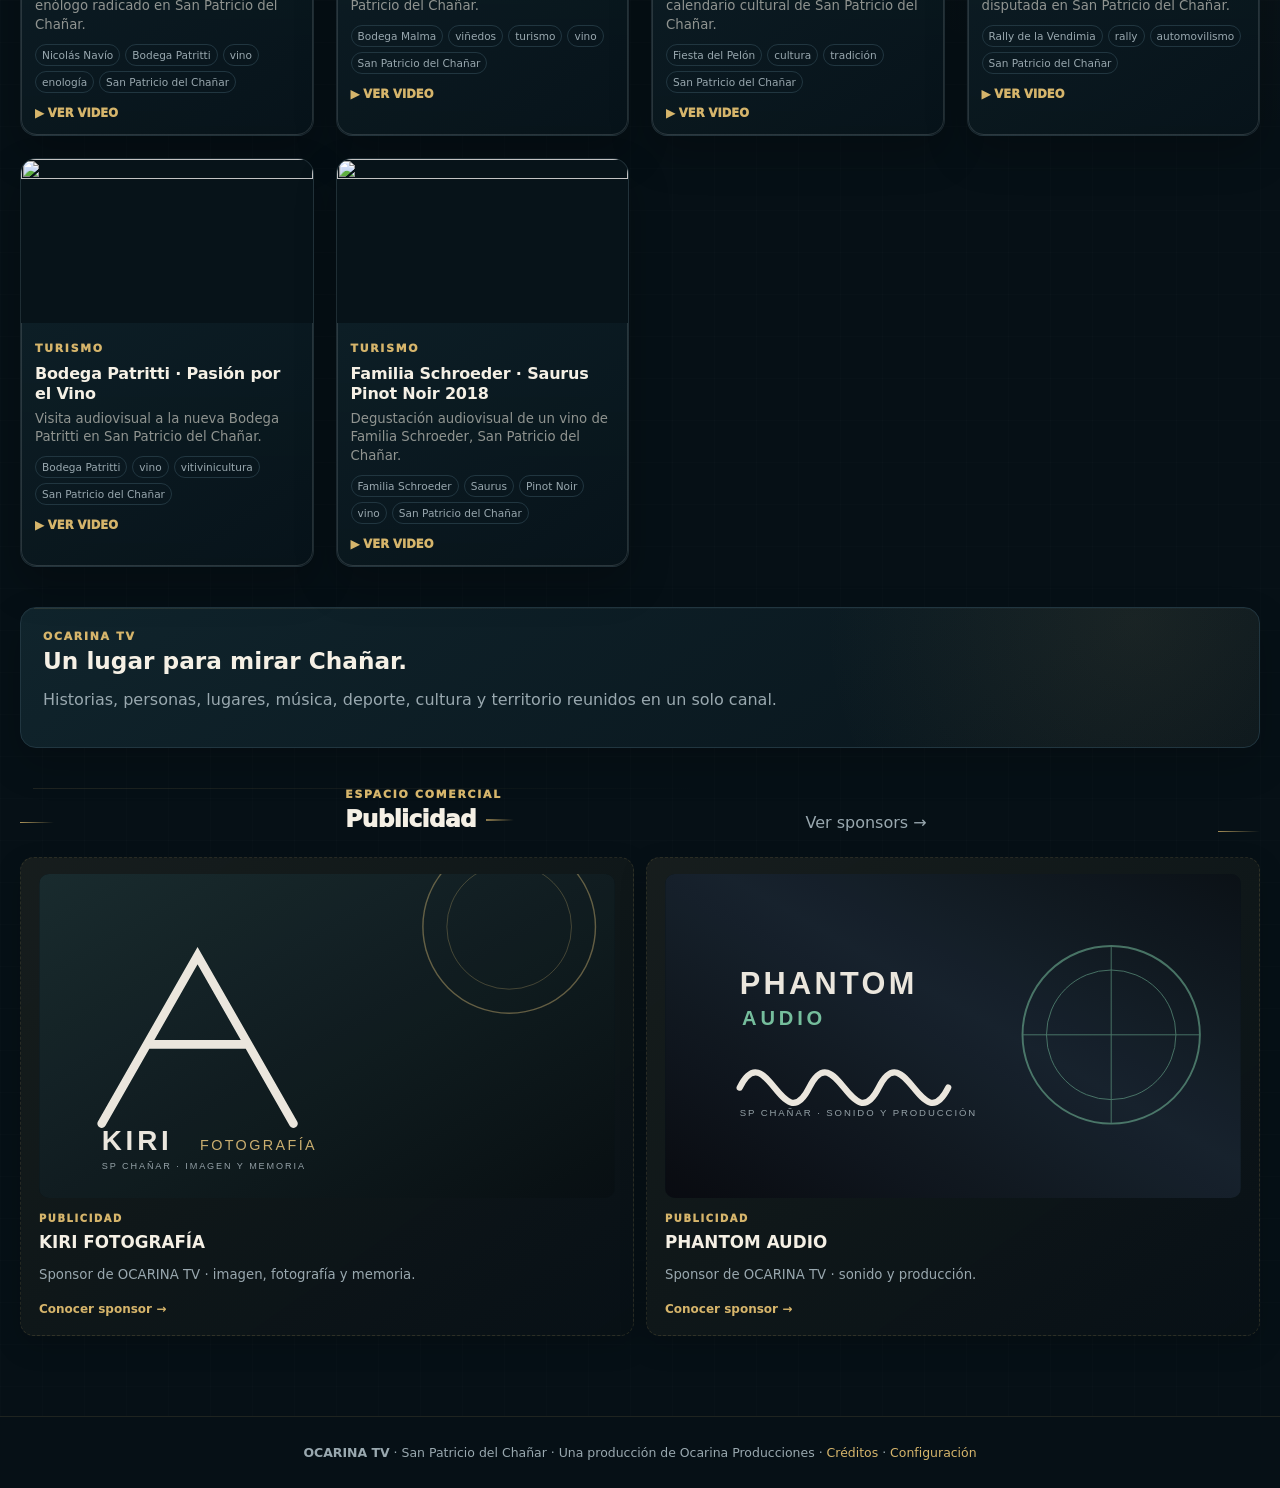
==== commit b6636817: "Mejora de presentacion al compartir OCARINA TV" ====
--- a/index.html
+++ b/index.html
@@ -5,6 +5,13 @@
 <meta name="viewport" content="width=device-width,initial-scale=1,viewport-fit=cover">
 <meta name="description" content="OCARINA TV — canal audiovisual local de San Patricio del Chañar. Historias, personas y territorio.">
 <meta name="theme-color" content="#061016">
+<meta property="og:type" content="website">
+<meta property="og:title" content="OCARINA TV · San Patricio del Chañar">
+<meta property="og:description" content="Historias, personas y territorio. Videos de San Patricio del Chañar reunidos en un solo canal local.">
+<meta property="og:url" content="https://eliasmartinezcultural-glitch.github.io/OCARINA-TV/">
+<meta name="twitter:card" content="summary">
+<meta name="twitter:title" content="OCARINA TV · San Patricio del Chañar">
+<meta name="twitter:description" content="Historias, personas y territorio. Videos de San Patricio del Chañar reunidos en un solo canal local.">
 <link rel="stylesheet" href="css/styles.css">
 <link rel="manifest" href="manifest.webmanifest">
 <title>OCARINA TV · San Patricio del Chañar</title>
--- a/css/styles.css
+++ b/css/styles.css
@@ -43,3 +43,207 @@
 .category-tile b{font-size:1rem;letter-spacing:.01em}.category-tile span{position:absolute;top:12px;left:13px}.category-tile .category-count{margin-top:3px}.category-tile:hover{transform:translateY(-3px);border-color:var(--gold)}
 @media(max-width:760px){.tv-hero{grid-template-columns:1fr}.now-panel{order:2}.player-title h2{font-size:1.05rem}.controls{gap:7px}.control{min-width:44px;min-height:44px}.volume{display:none}.category-rail{grid-template-columns:1fr 1fr}.category-tile{min-height:105px}.grid{grid-template-columns:1fr 1fr!important}}
 @media(max-width:460px){header .nav{padding:11px 13px}.brand{font-size:.9rem}.nav nav{gap:6px}.nav nav a{padding:8px 7px;font-size:.65rem}.screen-head{font-size:.62rem}.tv-player{border-radius:10px}.now-panel{padding:17px}.now-panel h1{font-size:1.7rem}.category-rail{grid-template-columns:1fr 1fr;gap:7px}.category-tile{min-height:96px;padding:11px}.category-tile b{font-size:.88rem}.category-count{font-size:.58rem}.grid{grid-template-columns:1fr!important}.section{padding-left:13px;padding-right:13px}.sectionhead h2{font-size:1.15rem}.big-action{min-height:48px}.choose-action{min-height:46px;display:flex;align-items:center;justify-content:center}}
+
+/* DECORACION V1 · SIN CAMBIAR ESTRUCTURA NI FUNCIONES */
+:root{--otv-glow:rgba(214,181,107,.14);--otv-glow2:rgba(114,199,160,.10)}
+body{background:radial-gradient(circle at 50% -10%,rgba(114,199,160,.07),transparent 32%),radial-gradient(circle at 100% 35%,rgba(214,181,107,.05),transparent 28%),#061016}
+main{background-image:linear-gradient(rgba(255,255,255,.012) 1px,transparent 1px),linear-gradient(90deg,rgba(255,255,255,.012) 1px,transparent 1px);background-size:42px 42px}
+.tv-hero{position:relative}.tv-hero:before{content:"";position:absolute;inset:-18px -10px;background:radial-gradient(circle at 25% 10%,var(--otv-glow),transparent 30%),radial-gradient(circle at 85% 80%,var(--otv-glow2),transparent 28%);pointer-events:none;z-index:-1}
+.tv-player{box-shadow:0 24px 70px rgba(0,0,0,.42),0 0 0 1px rgba(214,181,107,.07)}
+.now-panel{box-shadow:0 18px 50px rgba(0,0,0,.28)}
+.sectionhead{border-bottom-color:rgba(214,181,107,.16)}
+.category-tile{background:linear-gradient(145deg,rgba(18,43,52,.96),rgba(7,19,25,.98))!important;box-shadow:inset 0 1px 0 rgba(255,255,255,.035),0 12px 30px rgba(0,0,0,.18)}
+.category-tile:after{background:radial-gradient(circle at 80% 18%,rgba(214,181,107,.2),transparent 35%),radial-gradient(circle at 15% 90%,rgba(114,199,160,.12),transparent 40%)}
+.category-tile span{font-size:1.15rem;filter:drop-shadow(0 3px 8px rgba(0,0,0,.45))}
+.category-rail a:nth-child(1) span:before{content:"◷"}.category-rail a:nth-child(2) span:before{content:"✦"}.category-rail a:nth-child(3) span:before{content:"⌁"}.category-rail a:nth-child(4) span:before{content:"♫"}.category-rail a:nth-child(5) span:before{content:"◉"}.category-rail a:nth-child(6) span:before{content:"⌂"}.category-rail a:nth-child(7) span:before{content:"✣"}.category-rail a:nth-child(8) span:before{content:"◎"}.category-rail a:nth-child(9) span:before{content:"◇"}
+.grid .card,.archive-fallback .card{overflow:hidden;box-shadow:0 12px 30px rgba(0,0,0,.18);transition:transform .18s ease,border-color .18s ease,box-shadow .18s ease}.grid .card:hover,.archive-fallback .card:hover{transform:translateY(-3px);box-shadow:0 18px 42px rgba(0,0,0,.28)}
+.simple-note{box-shadow:inset 0 1px 0 rgba(255,255,255,.025),0 16px 38px rgba(0,0,0,.18)}
+.ad-slot,.sponsor-slot{box-shadow:0 10px 28px rgba(0,0,0,.16)}
+@media(max-width:460px){main{background-size:34px 34px}.tv-hero:before{inset:-8px}.category-tile span{font-size:1rem}}
+
+/* DECORACION CONTINUA · SOLO VISUAL */
+.sectionhead h2{letter-spacing:-.025em}.sectionhead h2:after{content:"";display:inline-block;width:28px;height:2px;margin-left:10px;vertical-align:middle;background:linear-gradient(90deg,var(--gold),transparent);opacity:.65}
+.tv-player{position:relative;overflow:hidden}.tv-player:after{content:"";position:absolute;inset:0;pointer-events:none;background:linear-gradient(180deg,rgba(255,255,255,.025),transparent 16%,transparent 82%,rgba(0,0,0,.18));mix-blend-mode:screen}
+.category-tile{backdrop-filter:blur(5px);-webkit-backdrop-filter:blur(5px)}
+.category-tile b,.category-tile .category-count{position:relative;z-index:2}.category-tile:hover{box-shadow:0 16px 36px rgba(0,0,0,.3),inset 0 1px 0 rgba(255,255,255,.05)}
+.grid .card img,.archive-fallback .card img{display:block;width:100%;aspect-ratio:16/9;object-fit:cover;filter:saturate(.9) contrast(1.04);transition:transform .35s ease,filter .35s ease}.grid .card:hover img,.archive-fallback .card:hover img{transform:scale(1.025);filter:saturate(1) contrast(1.06)}
+.sponsor-slot img,.ad-image{filter:saturate(.88) brightness(.96);transition:filter .2s ease,transform .2s ease}.sponsor-slot:hover img,.ad-slot:hover .ad-image{filter:saturate(1) brightness(1);transform:scale(1.01)}
+footer{border-top-color:rgba(214,181,107,.12)}
+@media(max-width:760px){.tv-player:after{background:linear-gradient(180deg,rgba(255,255,255,.018),transparent 20%,transparent 78%,rgba(0,0,0,.16))}.sectionhead h2:after{width:18px;margin-left:7px}}
+
+/* DECORACION DE CATEGORIAS · SOLO CSS */
+.category-rail a:nth-child(1){background:linear-gradient(145deg,#1b2b31,#09151b)!important}.category-rail a:nth-child(2){background:linear-gradient(145deg,#263126,#0b1715)!important}.category-rail a:nth-child(3){background:linear-gradient(145deg,#23302f,#0a171b)!important}.category-rail a:nth-child(4){background:linear-gradient(145deg,#292536,#10101c)!important}.category-rail a:nth-child(5){background:linear-gradient(145deg,#29352d,#0b1714)!important}.category-rail a:nth-child(6){background:linear-gradient(145deg,#29342c,#101914)!important}.category-rail a:nth-child(7){background:linear-gradient(145deg,#3a3025,#17120c)!important}.category-rail a:nth-child(8){background:linear-gradient(145deg,#263336,#0a1519)!important}.category-rail a:nth-child(9){background:linear-gradient(145deg,#23312f,#091718)!important}
+.category-rail a{min-height:126px!important}.category-rail a:before{opacity:.2!important}.category-rail a:after{opacity:.75!important}
+.card{border-color:rgba(255,255,255,.08)!important;background:linear-gradient(180deg,rgba(17,37,48,.96),rgba(8,18,24,.98))!important}.card h3{letter-spacing:-.015em}.card .meta{color:#b9b5aa}
+.ad-slot{border-color:rgba(214,181,107,.14)!important;background:linear-gradient(145deg,rgba(25,31,30,.9),rgba(8,17,22,.96))!important}
+
+/* DECORACION AUDIOVISUAL · HORIZONTAL FIRST */
+.grid .card,.archive-fallback .card{background:linear-gradient(145deg,#10232b,#08151c)!important;border-radius:14px}.grid .card img,.archive-fallback .card img{aspect-ratio:16/9;object-fit:cover;background:#050b0f}
+.card:has(img){position:relative}.card:has(img):before{content:"";position:absolute;top:10px;right:10px;z-index:3;padding:4px 7px;border:1px solid rgba(255,255,255,.14);border-radius:999px;background:rgba(4,10,13,.72);color:rgba(245,240,229,.78);font-size:.55rem;font-weight:900;letter-spacing:.08em;content:"16:9"}
+.section{position:relative}.section:before{content:"";position:absolute;left:13px;right:13px;top:0;height:1px;background:linear-gradient(90deg,rgba(214,181,107,.12),transparent 55%);pointer-events:none}
+@media(max-width:460px){.card:has(img):before{top:7px;right:7px;font-size:.5rem}.grid .card img,.archive-fallback .card img{aspect-ratio:16/9}}
+
+/* CATEGORIAS AUDIOVISUALES · IMAGENES EXISTENTES · SOLO DECORACION */
+.category-rail a:nth-child(1){background-image:linear-gradient(180deg,rgba(5,12,16,.22),rgba(5,12,16,.92)),url("https://img.youtube.com/vi/9mjA4bUGGzM/hqdefault.jpg")!important;background-size:cover;background-position:center}
+.category-rail a:nth-child(2){background-image:linear-gradient(180deg,rgba(5,12,16,.18),rgba(5,12,16,.94)),url("https://img.youtube.com/vi/xY9ppN2HM-s/hqdefault.jpg")!important;background-size:cover;background-position:center}
+.category-rail a:nth-child(3){background-image:linear-gradient(180deg,rgba(5,12,16,.18),rgba(5,12,16,.94)),url("https://img.youtube.com/vi/ystl-eJDwDM/hqdefault.jpg")!important;background-size:cover;background-position:center}
+.category-rail a:nth-child(4){background-image:linear-gradient(180deg,rgba(5,12,16,.18),rgba(5,12,16,.94)),url("https://img.youtube.com/vi/OCAnnknlDs8/hqdefault.jpg")!important;background-size:cover;background-position:center}
+.category-rail a:nth-child(5){background-image:linear-gradient(180deg,rgba(5,12,16,.18),rgba(5,12,16,.94)),url("https://img.youtube.com/vi/gVGu_ledBQI/hqdefault.jpg")!important;background-size:cover;background-position:center}
+.category-rail a:nth-child(6){background-image:linear-gradient(180deg,rgba(5,12,16,.18),rgba(5,12,16,.94)),url("https://img.youtube.com/vi/hnZ0HWZPlOw/hqdefault.jpg")!important;background-size:cover;background-position:center}
+.category-rail a:nth-child(7){background-image:linear-gradient(180deg,rgba(5,12,16,.18),rgba(5,12,16,.94)),url("https://img.youtube.com/vi/dY0r3zmo4gA/hqdefault.jpg")!important;background-size:cover;background-position:center}
+.category-rail a:nth-child(8){background-image:linear-gradient(180deg,rgba(5,12,16,.18),rgba(5,12,16,.94)),url("https://img.youtube.com/vi/OCAnnknlDs8/hqdefault.jpg")!important;background-size:cover;background-position:center}
+.category-rail a:nth-child(9){background-image:linear-gradient(180deg,rgba(5,12,16,.18),rgba(5,12,16,.94)),url("https://img.youtube.com/vi/9mjA4bUGGzM/hqdefault.jpg")!important;background-size:cover;background-position:center}
+.category-rail a:before{background:linear-gradient(180deg,rgba(3,9,12,.08),rgba(3,9,12,.84))!important}
+
+/* ATMOSFERA DE ARCHIVO · SOLO DECORACION */
+main:after{content:"";position:fixed;inset:auto 0 0;height:180px;pointer-events:none;background:linear-gradient(transparent,rgba(4,12,16,.22));z-index:-1}
+.category-rail{filter:drop-shadow(0 18px 34px rgba(0,0,0,.16))}.category-rail a{border-color:rgba(255,255,255,.1)!important}.category-rail a:hover{filter:saturate(1.08) brightness(1.04)}
+.sectionhead{padding-bottom:11px}.sectionhead p{max-width:58ch;line-height:1.45}.simple-note{background:radial-gradient(circle at 90% 10%,rgba(214,181,107,.08),transparent 28%),linear-gradient(145deg,#10242c,#08141b)!important}
+
+/* ARCHIVO VIVO · SOLO DECORACION */
+.category-rail a{background-blend-mode:normal,normal!important}.category-rail a b{text-shadow:0 2px 12px rgba(0,0,0,.7)}
+.category-rail a .category-count{padding-top:3px;text-shadow:0 2px 8px rgba(0,0,0,.8)}
+.grid .card{position:relative}.grid .card:after{content:"";position:absolute;left:0;right:0;top:0;height:2px;background:linear-gradient(90deg,transparent,rgba(214,181,107,.5),transparent);opacity:.55}
+.now-panel{background:radial-gradient(circle at 100% 0,rgba(214,181,107,.08),transparent 30%),linear-gradient(145deg,#0e2028,#08141b)!important;border-color:rgba(214,181,107,.12)!important}
+@media(max-width:760px){.category-rail a{min-height:112px!important}}
+
+/* ACABADO EDITORIAL · SOLO DECORACION */
+.tv-hero,.section,.simple-note{scroll-margin-top:20px}.sectionhead h2{font-weight:950}.category-rail a{isolation:isolate}.category-rail a:after{mix-blend-mode:screen;opacity:.8}.grid .card{transition:transform .2s ease,box-shadow .2s ease,border-color .2s ease}.grid .card:hover{border-color:rgba(214,181,107,.24)!important}
+
+/* DECORACION · ARCHIVO LOCAL */
+.category-rail a{box-shadow:inset 0 0 0 1px rgba(255,255,255,.035),0 14px 34px rgba(0,0,0,.22)}
+.category-rail a b{font-size:1.03rem}.category-rail a:hover{transform:translateY(-4px) scale(1.01)}
+.grid .card h3{font-size:1rem;line-height:1.25}.grid .card p{line-height:1.42}.grid .card{box-shadow:inset 0 1px 0 rgba(255,255,255,.025),0 14px 34px rgba(0,0,0,.2)}
+.tv-player{box-shadow:0 25px 80px rgba(0,0,0,.45),inset 0 1px 0 rgba(255,255,255,.025)}
+
+/* DECORACION · PROFUNDIDAD DEL CATALOGO */
+.section-title{letter-spacing:.01em}.category-rail{gap:14px}.category-rail a{border-radius:18px;overflow:hidden;min-height:112px;backdrop-filter:blur(3px)}
+.grid{gap:22px}.grid .card{border-radius:16px;overflow:hidden;transition:transform .22s ease,box-shadow .22s ease,border-color .22s ease}.grid .card:hover{transform:translateY(-3px)}
+.grid .card img{transition:transform .35s ease,filter .35s ease}.grid .card:hover img{transform:scale(1.025);filter:saturate(1.06)}
+@media(max-width:720px){.category-rail{gap:10px}.category-rail a{min-height:96px}.grid{gap:16px}}
+
+/* DECORACION · IDENTIDAD AUDIOVISUAL */
+.section-title{position:relative;padding-bottom:10px}.section-title:after{content:"";position:absolute;left:0;bottom:0;width:54px;height:2px;background:linear-gradient(90deg,var(--gold,#D6B56B),transparent);border-radius:99px}
+.card{transition:transform .2s ease,box-shadow .2s ease,filter .2s ease}.card:hover{filter:brightness(1.035)}
+
+/* DECORACION · ACABADO DE CANAL */
+.section-title{position:relative;padding-bottom:10px}.section-title:after{content:"";position:absolute;left:0;bottom:0;width:54px;height:2px;background:linear-gradient(90deg,var(--gold,#D6B56B),transparent);border-radius:99px}.card{transition:transform .2s ease,box-shadow .2s ease,filter .2s ease}.card:hover{filter:brightness(1.035)}
+
+/* DECORACION · ATMOSFERA DE ARCHIVO */
+.grid .card{position:relative;background:linear-gradient(180deg,rgba(17,37,48,.72),rgba(12,24,33,.98))}.grid .card:after{content:"";position:absolute;inset:0;pointer-events:none;border-radius:inherit;box-shadow:inset 0 1px 0 rgba(255,255,255,.035)}
+.category-rail a{position:relative}.category-rail a:after{content:"";position:absolute;left:14px;right:14px;bottom:10px;height:1px;background:linear-gradient(90deg,rgba(214,181,107,.55),transparent);opacity:.7}
+
+/* DECORACION · CATALOGO LOCAL */
+.grid .card{background:linear-gradient(180deg,rgba(17,37,48,.82),rgba(6,16,22,.98));box-shadow:0 18px 42px rgba(0,0,0,.24),inset 0 1px 0 rgba(255,255,255,.035)}
+.category-rail a{box-shadow:0 12px 30px rgba(0,0,0,.2),inset 0 1px 0 rgba(255,255,255,.035)}
+
+/* DECORACION · ARCHIVO CINEMATOGRAFICO */
+.tv-player{border-radius:18px;box-shadow:0 28px 90px rgba(0,0,0,.42),inset 0 1px 0 rgba(255,255,255,.04)}
+.grid .card h3{letter-spacing:.005em}.grid .card p{opacity:.84}.category-rail a{transition:transform .22s ease,box-shadow .22s ease,filter .22s ease}.category-rail a:hover{filter:brightness(1.04)}
+
+
+/* DECORACION · IDENTIDAD LOCAL 2026 · SIN CAMBIO DE ESTRUCTURA */
+.tv-hero{background-image:radial-gradient(circle at 15% 15%,rgba(114,199,160,.055),transparent 28%),radial-gradient(circle at 88% 18%,rgba(214,181,107,.07),transparent 26%),linear-gradient(180deg,rgba(6,16,22,.98),rgba(6,16,22,.9))}
+.sectionhead{position:relative}.sectionhead:before{content:"";display:block;width:34px;height:1px;margin-bottom:9px;background:linear-gradient(90deg,rgba(214,181,107,.8),transparent)}
+.grid .card img{aspect-ratio:16/9;object-fit:cover}.grid .card{background-image:linear-gradient(180deg,rgba(17,37,48,.7),rgba(6,16,22,.99)),radial-gradient(circle at 85% 0,rgba(114,199,160,.045),transparent 35%)}
+@media(max-width:720px){.sectionhead:before{margin-bottom:7px}.tv-hero{background-image:linear-gradient(180deg,rgba(6,16,22,.98),rgba(6,16,22,.94))}}
+
+
+/* DECORACION · EXPANSION DEL ARCHIVO LOCAL · SOLO VISUAL */
+.archive-page .sectionhead,.catalog-page .sectionhead{border-bottom:1px solid rgba(214,181,107,.08)}
+.grid .card{background-image:linear-gradient(180deg,rgba(17,37,48,.82),rgba(6,16,22,.99)),radial-gradient(circle at 100% 0,rgba(214,181,107,.045),transparent 32%)}
+.grid .card img{background:#0b171e}
+.category-rail a{background-color:#0b1820;background-position:center;background-repeat:no-repeat}
+.tv-hero{outline:1px solid rgba(255,255,255,.025);outline-offset:-1px}
+@media(max-width:720px){.grid .card{border-radius:14px}.category-rail a{border-radius:15px}}
+
+
+/* DECORACION · ARCHIVO AUDIOVISUAL LOCAL · SOLO ESTETICA */
+.grid .card{position:relative}.grid .card:before{content:"";position:absolute;inset:0;pointer-events:none;border-radius:inherit;background:linear-gradient(135deg,rgba(255,255,255,.018),transparent 35%,rgba(214,181,107,.018));opacity:.9}
+.grid .card h3{position:relative}.grid .card p{position:relative}
+.category-rail a{background-image:linear-gradient(180deg,rgba(4,12,16,.12),rgba(4,12,16,.9)),var(--category-bg,none);box-shadow:0 16px 38px rgba(0,0,0,.24),inset 0 1px 0 rgba(255,255,255,.035)}
+.tv-player{box-shadow:0 30px 100px rgba(0,0,0,.46),0 0 0 1px rgba(214,181,107,.045),inset 0 1px 0 rgba(255,255,255,.04)}
+
+
+/* DECORACION · MEMORIA AUDIOVISUAL · SOLO ESTETICA */
+.tv-player{background-image:radial-gradient(circle at 50% 0,rgba(114,199,160,.035),transparent 35%),linear-gradient(180deg,rgba(8,20,27,.92),rgba(4,11,15,.98))}
+.grid .card{backdrop-filter:blur(2px)}
+.grid .card:hover{box-shadow:0 22px 48px rgba(0,0,0,.28),0 0 0 1px rgba(214,181,107,.08),inset 0 1px 0 rgba(255,255,255,.035)}
+.category-rail a:hover{box-shadow:0 20px 44px rgba(0,0,0,.28),0 0 0 1px rgba(214,181,107,.08),inset 0 1px 0 rgba(255,255,255,.04)}
+
+
+/* DECORACION · IDENTIDAD DE CANAL · SIN CAMBIOS FUNCIONALES */
+.sectionhead{position:relative}.sectionhead:after{content:"";display:block;width:42px;height:1px;margin-top:9px;background:linear-gradient(90deg,#D6B56B,transparent);opacity:.75}
+.grid .card{overflow:hidden}.grid .card:after{content:"";position:absolute;left:12px;right:12px;bottom:10px;height:1px;background:linear-gradient(90deg,transparent,rgba(214,181,107,.16),transparent);pointer-events:none}
+
+
+/* DECORACION · ATMOSFERA DE ARCHIVO · SIN CAMBIOS DE ESTRUCTURA */
+main{position:relative}main:before{content:"";position:absolute;top:0;left:50%;width:min(900px,85vw);height:220px;transform:translateX(-50%);background:radial-gradient(ellipse,rgba(214,181,107,.035),transparent 68%);pointer-events:none;z-index:0}
+.sectionhead,.grid,.tv-player,.category-rail{position:relative;z-index:1}
+.grid .card img{transition:transform .45s ease,filter .45s ease}.grid .card:hover img{transform:scale(1.018);filter:saturate(1.04) contrast(1.02)}
+
+
+/* DECORACION · CIERRE DE CATÁLOGO · SIN CAMBIOS FUNCIONALES */
+.grid .card{border-color:rgba(245,240,229,.07);background:linear-gradient(180deg,rgba(17,37,48,.88),rgba(8,19,25,.96))}
+.grid .card h3{letter-spacing:-.01em}.grid .card p{color:rgba(245,240,229,.68)}
+.tv-player:after{content:"";position:absolute;inset:0;border-radius:inherit;pointer-events:none;box-shadow:inset 0 0 80px rgba(0,0,0,.18),inset 0 1px 0 rgba(255,255,255,.025)}
+
+
+/* DECORACION · ARCHIVO VIVO · SOLO CSS */
+.grid .card{position:relative;isolation:isolate}.grid .card:before{content:"";position:absolute;inset:0;background:linear-gradient(180deg,rgba(255,255,255,.018),transparent 28%,rgba(0,0,0,.08));pointer-events:none;z-index:0}.grid .card>*{position:relative;z-index:1}
+.tv-player{border-color:rgba(214,181,107,.10);box-shadow:0 34px 90px rgba(0,0,0,.42),0 0 0 1px rgba(114,199,160,.025)}
+.category-rail{scrollbar-width:thin}.category-rail::-webkit-scrollbar{height:5px}.category-rail::-webkit-scrollbar-thumb{background:rgba(214,181,107,.22);border-radius:99px}
+
+
+/* CIERRE MULTIDISPOSITIVO · SOLO DECORACIÓN Y RESPONSIVE · SIN CAMBIO DE ESTRUCTURA */
+html{-webkit-text-size-adjust:100%;text-size-adjust:100%}
+body{-webkit-tap-highlight-color:rgba(214,181,107,.12)}
+a,button{touch-action:manipulation}
+img,iframe,video{max-width:100%}
+@media(max-width:960px){
+  .nav{padding-left:16px;padding-right:16px}
+  .tv-hero{grid-template-columns:1fr}
+  .now-panel{padding:20px}
+  .grid{grid-template-columns:repeat(2,minmax(0,1fr))}
+}
+@media(max-width:720px){
+  header{position:sticky}
+  .nav{align-items:flex-start;gap:10px;padding:11px 14px}
+  .brand{font-size:.9rem;white-space:nowrap}
+  nav{max-width:70vw;overflow-x:auto;flex-wrap:nowrap;gap:12px;padding-bottom:3px;scrollbar-width:none}
+  nav::-webkit-scrollbar{display:none}
+  nav a{white-space:nowrap;padding:7px 2px}
+  main{padding:16px 12px 58px}
+  .screen-head{font-size:.61rem;gap:10px}
+  .tv-player,.now-panel{border-radius:15px}
+  .player-title{padding:13px 13px 9px}
+  .player-title h2{font-size:1.05rem}
+  .player-title p{font-size:.78rem}
+  .controls{gap:6px;padding:9px 10px;overflow-x:auto;scrollbar-width:none}
+  .controls::-webkit-scrollbar{display:none}
+  .control{min-height:40px;padding:8px 9px;flex:0 0 auto}
+  .volume{display:none}
+  .clock{margin-left:auto;flex:0 0 auto}
+  .section{margin-top:30px}
+  .sectionhead{align-items:flex-start;gap:12px}
+  .section h2{font-size:1.2rem}
+  .grid{grid-template-columns:1fr;gap:12px}
+  .grid .card{border-radius:13px}
+  .grid .card h3{font-size:.96rem}
+  .grid .card p{font-size:.8rem}
+  .category-rail{overflow-x:auto;overscroll-behavior-x:contain}
+  .category-rail a{min-width:132px}
+  .ads-grid{grid-template-columns:1fr}
+  footer{padding-left:14px!important;padding-right:14px!important}
+}
+@media(max-width:420px){
+  .nav{display:block}
+  .brand{display:block;margin-bottom:6px}
+  nav{max-width:100%;width:100%}
+  .now-panel h1{font-size:2.35rem}
+  .screen-head span:last-child{font-size:.58rem}
+  .player-state{font-size:.58rem;padding:5px 6px}
+}
+@media(prefers-reduced-motion:reduce){
+  *,*:before,*:after{scroll-behavior:auto!important;transition:none!important;animation:none!important}
+}
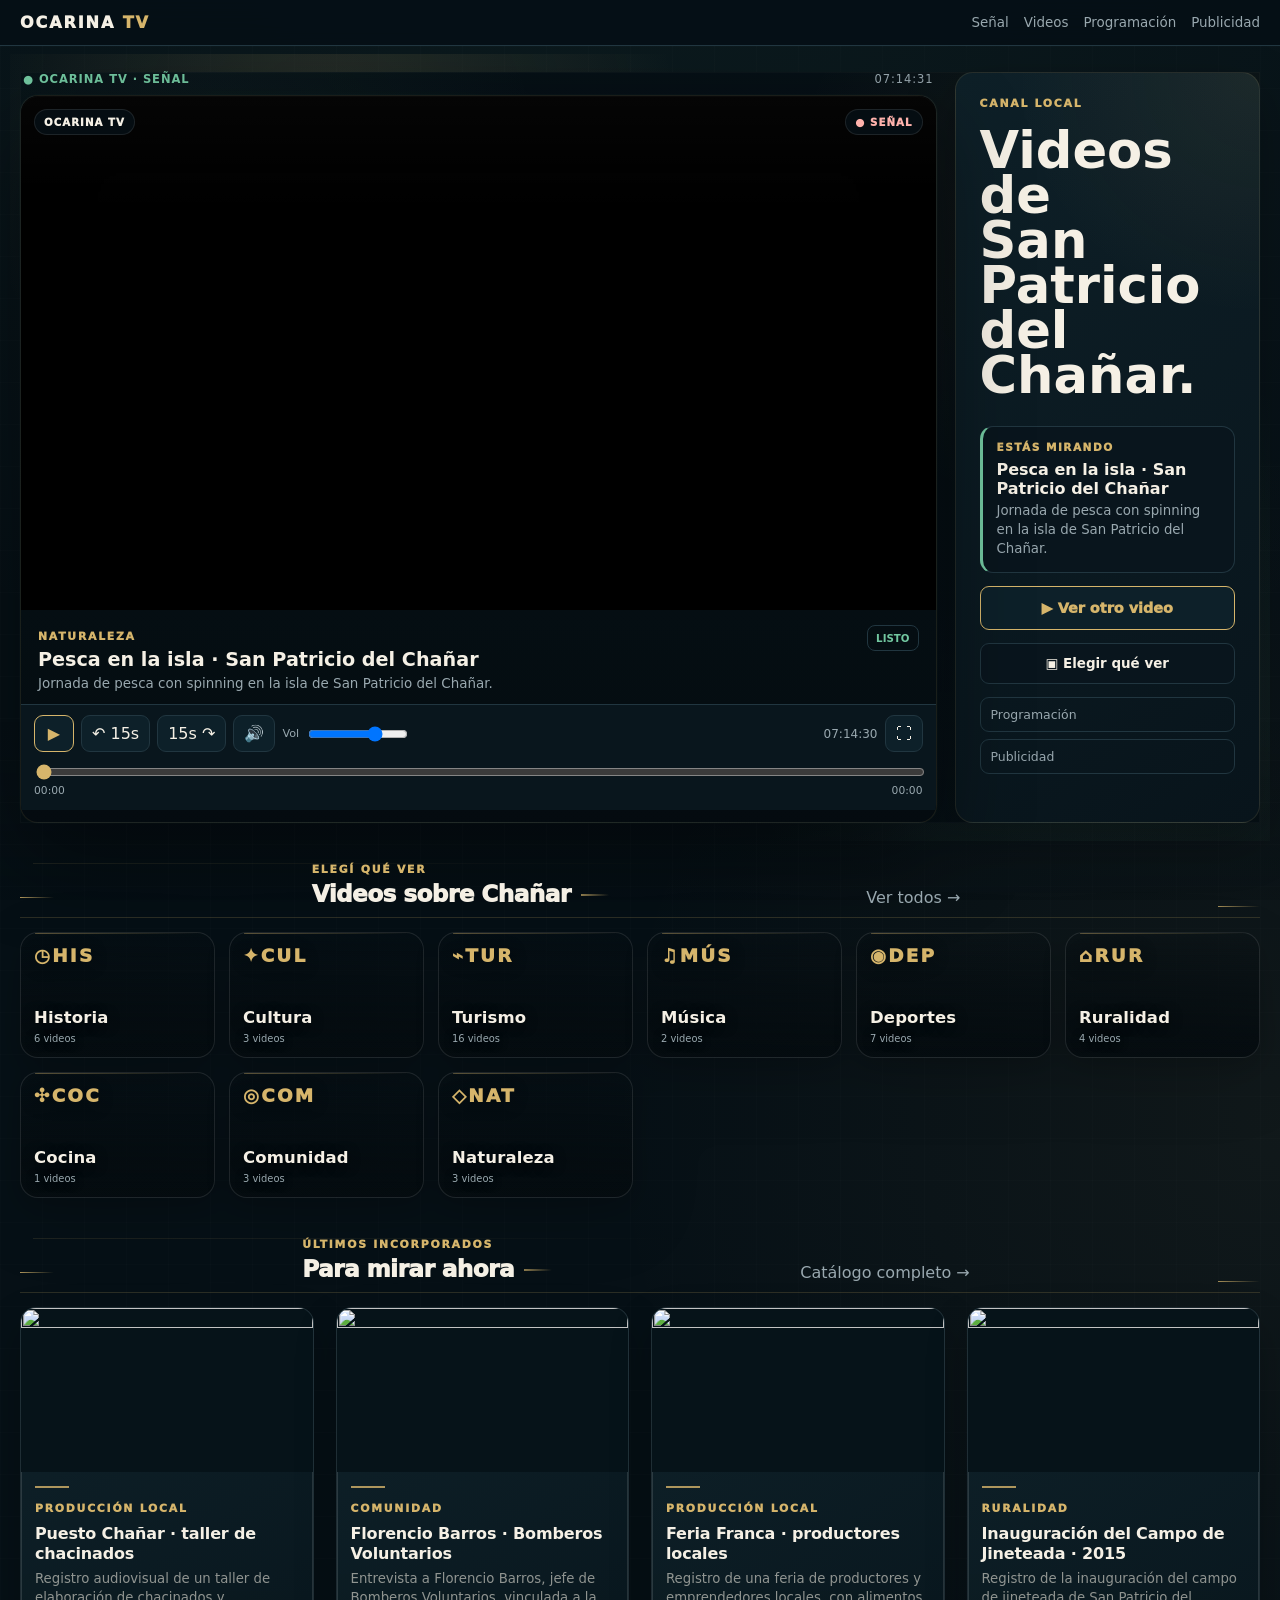
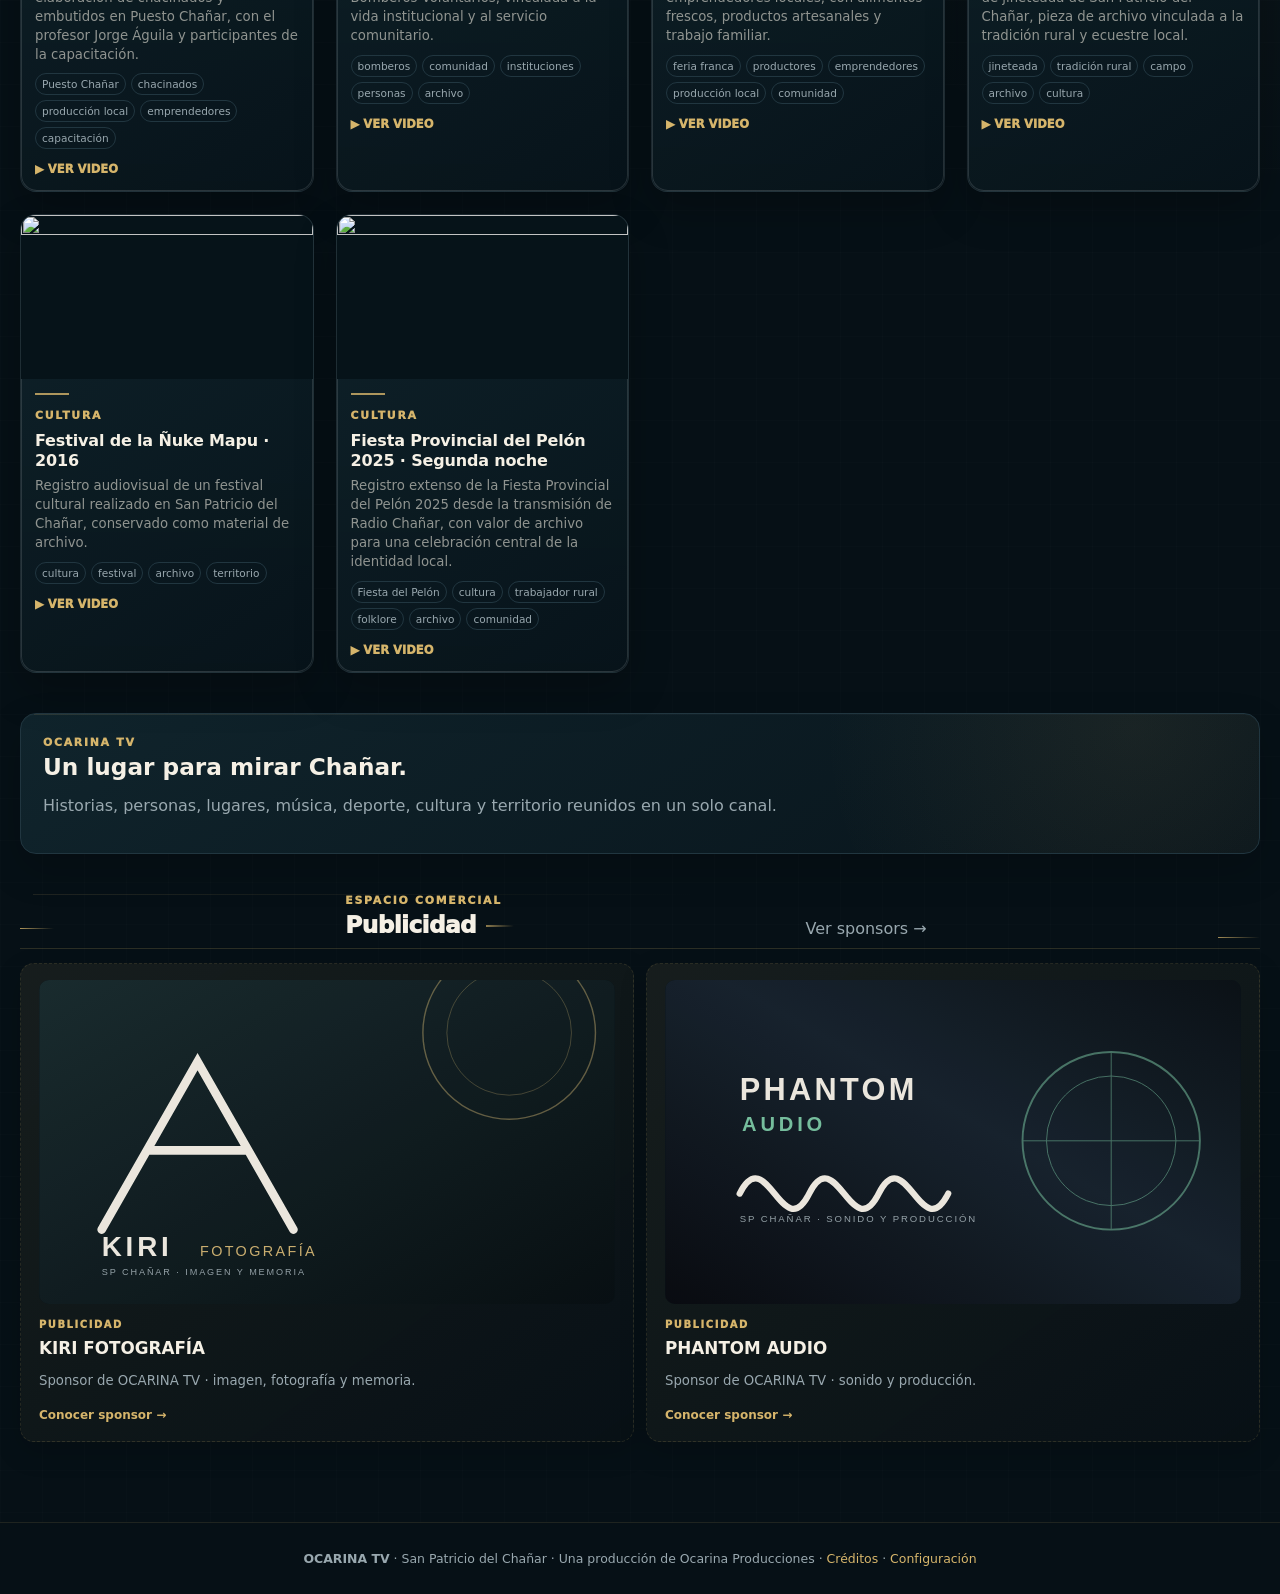
==== commit 17d24ad1: "Afinado de metadatos y enlaces compartibles" ====
--- a/index.html
+++ b/index.html
@@ -3,17 +3,30 @@
 <head>
 <meta charset="utf-8">
 <meta name="viewport" content="width=device-width,initial-scale=1,viewport-fit=cover">
-<meta name="description" content="OCARINA TV — canal audiovisual local de San Patricio del Chañar. Historias, personas y territorio.">
+<meta name="description" content="Historias, personas y territorio. Archivo audiovisual local de San Patricio del Chañar.">
+<meta name="author" content="Ocarina Producciones">
+<meta name="application-name" content="OCARINA TV">
 <meta name="theme-color" content="#061016">
+<link rel="canonical" href="https://eliasmartinezcultural-glitch.github.io/OCARINA-TV/">
 <meta property="og:type" content="website">
+<meta property="og:site_name" content="OCARINA TV">
+<meta property="og:locale" content="es_AR">
 <meta property="og:title" content="OCARINA TV · San Patricio del Chañar">
-<meta property="og:description" content="Historias, personas y territorio. Videos de San Patricio del Chañar reunidos en un solo canal local.">
+<meta property="og:description" content="Historias, personas y territorio. Archivo audiovisual local de San Patricio del Chañar.">
 <meta property="og:url" content="https://eliasmartinezcultural-glitch.github.io/OCARINA-TV/">
-<meta name="twitter:card" content="summary">
+<meta property="og:image" content="https://img.youtube.com/vi/ruDP0Ur2wZ0/hqdefault.jpg">
+<meta property="og:image:secure_url" content="https://img.youtube.com/vi/ruDP0Ur2wZ0/hqdefault.jpg">
+<meta property="og:image:type" content="image/jpeg">
+<meta property="og:image:width" content="480">
+<meta property="og:image:height" content="360">
+<meta property="og:image:alt" content="OCARINA TV · San Patricio del Chañar">
+<meta name="twitter:card" content="summary_large_image">
 <meta name="twitter:title" content="OCARINA TV · San Patricio del Chañar">
-<meta name="twitter:description" content="Historias, personas y territorio. Videos de San Patricio del Chañar reunidos en un solo canal local.">
+<meta name="twitter:description" content="Historias, personas y territorio. Archivo audiovisual local de San Patricio del Chañar.">
+<meta name="twitter:image" content="https://img.youtube.com/vi/ruDP0Ur2wZ0/hqdefault.jpg">
 <link rel="stylesheet" href="css/styles.css">
 <link rel="manifest" href="manifest.webmanifest">
+
 <title>OCARINA TV · San Patricio del Chañar</title>
 </head>
 <body data-page="home">
--- a/css/styles.css
+++ b/css/styles.css
@@ -247,3 +247,62 @@
 @media(prefers-reduced-motion:reduce){
   *,*:before,*:after{scroll-behavior:auto!important;transition:none!important;animation:none!important}
 }
+
+
+/* DECORACION · CIERRE FINAL MULTIDISPOSITIVO · SOLO CSS */
+@media(max-width:720px){
+  body{overflow-x:hidden}
+  .tv-hero,.section,.category-rail,.ads-grid,footer{width:100%;min-width:0}
+  .category-rail a{scroll-snap-align:start}
+  .category-rail{scroll-snap-type:x proximity}
+  .grid .card img{height:auto;aspect-ratio:16/9;object-fit:cover}
+  .now-panel,.tv-player,.grid .card,.ads-grid>*{max-width:100%;box-sizing:border-box}
+}
+@media(max-width:420px){
+  main{padding-left:max(12px,env(safe-area-inset-left));padding-right:max(12px,env(safe-area-inset-right));padding-bottom:calc(58px + env(safe-area-inset-bottom))}
+  .tv-player iframe,.tv-player video{display:block;width:100%;aspect-ratio:16/9}
+  .category-rail a{min-width:128px}
+}
+@media(min-width:721px){
+  .grid .card img{aspect-ratio:16/9;object-fit:cover}
+}
+/* DECORACION · IDENTIDAD AUDIOVISUAL · SIN CAMBIOS DE ESTRUCTURA */
+.card .thumb,.grid .card img{background:#0A171E}
+.sectionhead h2{letter-spacing:-.025em}
+
+/* DECORACION · ACCIONES DE EPISODIO · SOLO PRESENTACION RESPONSIVE */
+.episode-actions{display:flex;gap:8px;flex-wrap:wrap;margin-top:18px}
+.episode-actions .btn{display:inline-flex;align-items:center;justify-content:center;min-height:42px}
+@media(max-width:620px){.episode-actions{display:grid;grid-template-columns:1fr}.episode-actions .btn{width:100%}}
+
+/* DECORACION · CIERRE MOVIL OCARINA TV · SIN CAMBIO DE ESTRUCTURA */
+@media(max-width:720px){
+  .detail h1{font-size:clamp(1.65rem,7vw,2.25rem);line-height:1.04}
+  .detail .tv-player{margin-top:14px}
+  .detail .meta{display:grid;grid-template-columns:1fr;gap:7px}
+  .detail .chips{gap:6px}
+  .detail .chips span{font-size:.7rem}
+}
+@media(max-width:420px){
+  .detail{overflow:hidden}
+  .detail .player-title h2{font-size:1rem}
+  .detail .player-title p{font-size:.76rem}
+  .detail .episode-actions{margin-top:14px}
+  .detail .episode-actions .btn{min-height:46px}
+}
+
+
+/* DECORACION · CIERRE EDITORIAL VISUAL · SOLO CSS · SIN CAMBIO DE ESTRUCTURA */
+.card{isolation:isolate}
+.card .thumb{transition:transform .35s ease,filter .35s ease}
+.card:hover .thumb{transform:scale(1.018);filter:saturate(1.05)}
+.cardbody{position:relative}
+.cardbody:before{content:"";display:block;width:34px;height:2px;margin-bottom:9px;background:#D6B56B;opacity:.8}
+.sectionhead{border-bottom:1px solid rgba(214,181,107,.18);padding-bottom:10px}
+.category-rail a{border:1px solid rgba(214,181,107,.12);box-shadow:0 8px 24px rgba(0,0,0,.14)}
+.category-rail a:hover{border-color:rgba(214,181,107,.38);transform:translateY(-2px)}
+@media(max-width:720px){
+ .card:hover .thumb{transform:none;filter:none}
+ .sectionhead{padding-bottom:9px}
+ .cardbody:before{margin-bottom:7px}
+}
